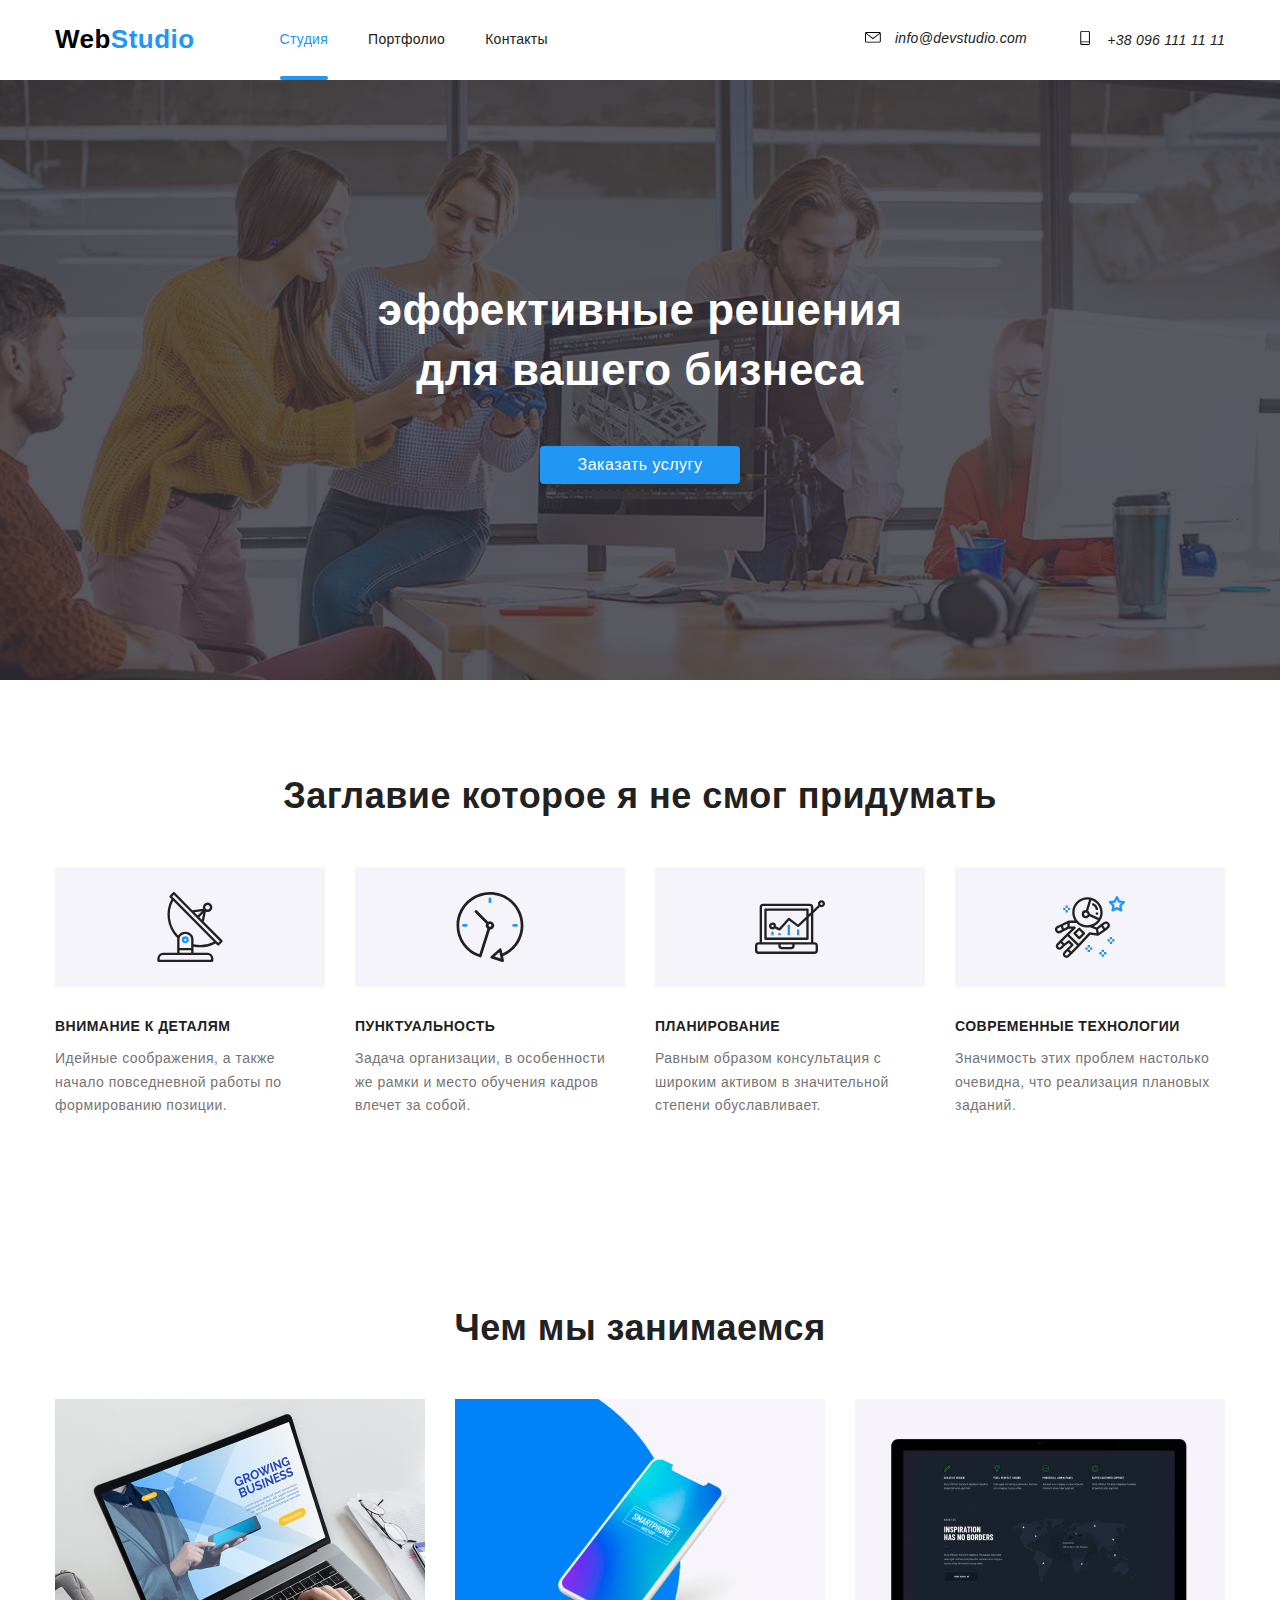
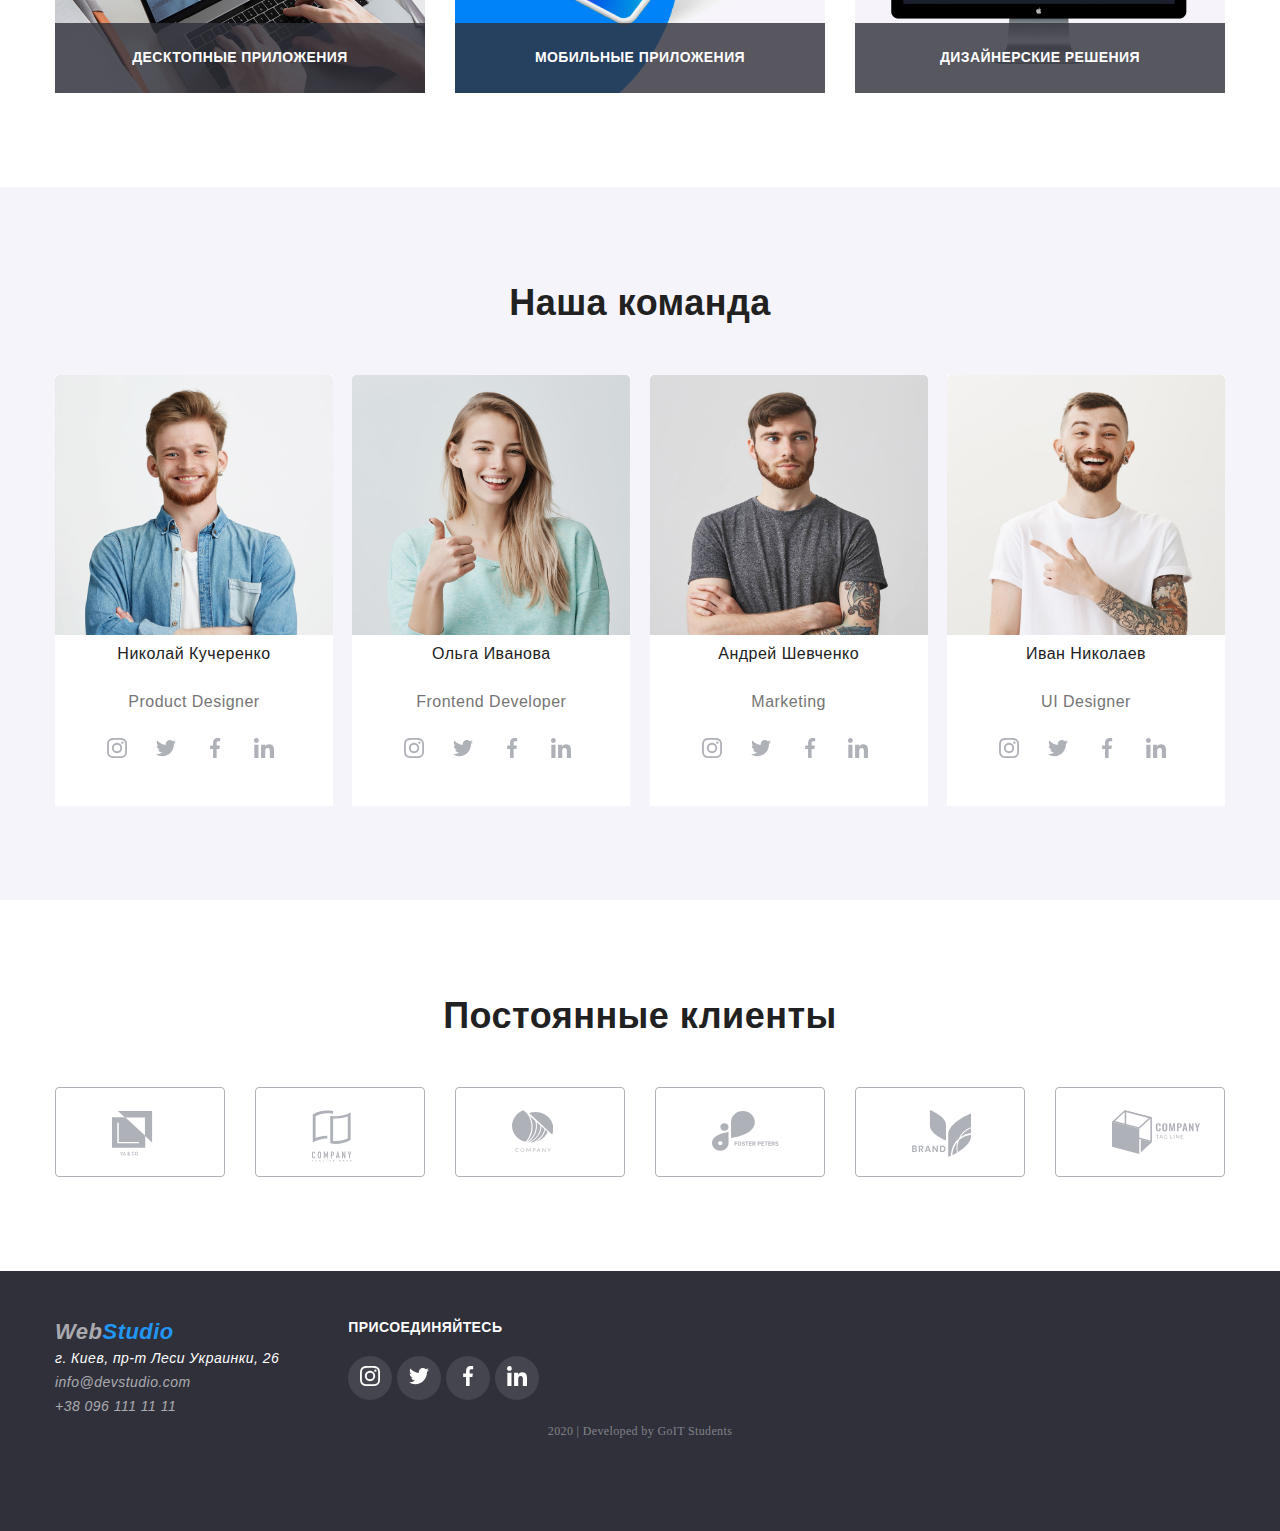
==== index.html @ 4465a566 "start" ====
<!DOCTYPE html>
<html lang="ru">

<head>
  <meta charset="UTF-8" />
  <meta name="viewport" content="width=device-width, initial-scale=1.0" />
  <link rel="stylesheet"
    href="https://cdnjs.cloudflare.com/ajax/libs/modern-normalize/0.6.0/modern-normalize.min.css" />
  <link rel="stylesheet" href="./css/common.css" />
  <link rel="stylesheet" href="./css/styles.css" />
  <title>WEBstudIO</title>
</head>

<body class="page">
  <!-- ==========================================================
                                           HEADER                  
 ============================================================== -->
  <header class="page-header">
    <div class="container">
      <nav class="main-nav">
        <a class="header-logo" href="./index.html">Web<span class="logo-color">Studio</span></a>
        <ul class="nav-link list">
          <li class="item">
            <a href="./index.html" class="link-list current">Студия</a>
          </li>
          <li class="item">
            <a href="./portfolio.html" class="link-list">Портфолио</a>
          </li>
          <li class="item">
            <a href="./contacts.html" class="link-list">Контакты</a>
          </li>
        </ul>
        <address class="address">
          <a href="mailto:info@devstudio.com" class="link-list item">
            <svg class="mail" width="16" height="10.85">
              <use href="./img/sprite1.svg#mail"></use>
            </svg>
            info@devstudio.com</a>
          <a href="tel:+380961111111" class="link-list item">
            <svg class="phone" width="16" height="14.47">
              <use href="./img/sprite1.svg#hone"></use>
            </svg>
            +38 096 111 11 11</a>
        </address>
      </nav>
    </div>
  </header>
  <main>
    <!-- HERO -->
    <section class="hero overlay">
      <div class="container">
        <h1 class="hero-title">
          эффективные решения<br /> для вашего бизнеса
        </h1>
        <a href="" class="hero-button">Заказать услугу</a>
      </div>
    </section>
    <!-- Заглавие которое я не смог придумать, но оно потом будет скрыто -->
    <section class="section">
      <div class="container">
        <h2 class="section-title">Заглавие которое я не смог придумать</h2>
        <ul class="about-us">
          <li class="antenna tests">
            <!-- <img src="./img/advantage.jpg" alt="" class="link" width="270" height="120">-->
            <h3 class="title">Внимание к деталям</h3>
            <p>
              Идейные соображения, а также начало повседневной работы по формированию позиции.
            </p>
          </li>
          <li class="clock tests">
            <!-- <img src="./img/advantage.jpg" alt="" class="link" width="270" height="120">-->
            <h3 class="title">Пунктуальность</h3>
            <p>
              Задача организации, в особенности же рамки и место обучения кадров влечет за собой.
            </p>
          </li>
          <li class="computer tests">
            <!-- <img src="./img/advantage.jpg" alt="" class="link" width="270" height="120">-->
            <h3 class="title">Планирование</h3>
            <p>
              Равным образом консультация с широким активом в значительной степени обуславливает.
            </p>
          </li>
          <li class="kos tests">
            <!-- <img src=" ./img/advantage.jpg " alt=" " class="link " width="270 " height="120 ">-->
            <h3 class="title">Современные технологии</h3>
            <p>
              Значимость этих проблем настолько очевидна, что реализация плановых заданий.
            </p>
          </li>
        </ul>
      </div>
    </section>

    <!-- Чем мы занимаемся -->
    <section class="section">
      <div class="container">
        <h2 class="section-title">Чем мы занимаемся</h2>
        <ul class="work-list">
          <li>
            <img src="./img/noyt.jpg" alt="фото декстопные" width="370" height="294" />
            <div class="position-do">
              <p>Десктопные приложения</p>
            </div>
          </li>

          <li>
            <img src="./img/mob.jpg" alt="фото Мобильные" width="370" height="294" />
            <div class="position-do">
              <p>Мобильные приложения</p>
            </div>
          </li>
          <li>
            <img src="./img/monitor.jpg" alt="фото Дизайнерские решения" width="370" height="294" />
            <div class="position-do">
              <p>Дизайнерские решения</p>
            </div>
          </li>
        </ul>
      </div>
    </section>

    <!-- OUR TEAM -->
    <section class="team-section">
      <div class="container flex-team">
        <h2 class="section-title">Наша команда</h2>
        <ul class="team-list">
          <li class="hover-social">
            <img src="./img/imgjohn.svg " alt="John Smith " width="278" />
            <h3 lang="ru">Николай Кучеренко</h3>
            <p lang="en">Product Designer</p>
            <ul class="social-list">
              <a class="links-soc" href="https://www.instagram.com">
                <button class="btn-ic">
                  <svg class="btn-icon" width="20 " height="20">
                    <use href="./img/sprite.svg#instagram "></use>
                  </svg></button></a>
              <a href="https://twitter.com/ ">
                <button class="btn-ic">
                  <svg class="btn-icon" width="20" height="20">
                    <use href="./img/sprite.svg#twitter "></use>
                  </svg></button></a>
              <a href="https://www.facebook.com/ ">
                <button class="btn-ic">
                  <svg class="btn-icon" width="20 " height="20">
                    <use href="./img/sprite.svg#facebook "></use>
                  </svg></button></a>
              <a href="https://www.linkedin.com/ ">
                <button class="btn-ic">
                  <svg class="btn-icon" width="20 " height="20 ">
                    <use href="./img/sprite.svg#linkedin "></use>
                  </svg></button></a>
            </ul>
          </li>
          <li class="hover-social">
            <img src="./img/imgmarta.svg" alt="arta Stewart" width="278" />
            <h3 lang="ru">Ольга Иванова</h3>
            <p lang="en">Frontend Developer</p>
            <ul class="social-list">
              <a href="https://www.instagram.com">
                <button class="btn-ic">
                  <svg class="btn-icon" width="20 " height="20 ">
                    <use href="./img/sprite.svg#instagram "></use>
                  </svg></button></a>
              <a href="https://twitter.com/ ">
                <button class="btn-ic">
                  <svg class="btn-icon" width="20 " height="20 ">
                    <use href="./img/sprite.svg#twitter "></use>
                  </svg></button></a>
              <a href="https://www.facebook.com/ ">
                <button class="btn-ic">
                  <svg class="btn-icon" width="20 " height="20 ">
                    <use href="./img/sprite.svg#facebook "></use>
                  </svg></button></a>
              <a href="https://www.linkedin.com/ ">
                <button class="btn-ic">
                  <svg class="btn-icon" width="20 " height="20 ">
                    <use href="./img/sprite.svg#linkedin "></use>
                  </svg></button></a>
            </ul>
          </li>
          <li class="hover-social">
            <img src="./img/imgrobert.svg " alt="Robert Jakis " width="278" />
            <h3 lang="ru">Андрей Шевченко</h3>
            <p lang="en">Marketing</p>
            <ul class="social-list">
              <a href="https://www.instagram.com ">
                <button class="btn-ic">
                  <svg class="btn-icon" width="20 " height="20 ">
                    <use href="./img/sprite.svg#instagram "></use>
                  </svg></button></a>
              <a href="https://twitter.com/ ">
                <button class="btn-ic">
                  <svg class="btn-icon" width="20 " height="20 ">
                    <use href="./img/sprite.svg#twitter "></use>
                  </svg></button></a>
              <a href="https://www.facebook.com/ ">
                <button class="btn-ic">
                  <svg class="btn-icon" width="20 " height="20 ">
                    <use href="./img/sprite.svg#facebook "></use>
                  </svg></button></a>
              <a href="https://www.linkedin.com/ ">
                <button class="btn-ic">
                  <svg class="btn-icon" width="20 " height="20 ">
                    <use href="./img/sprite.svg#linkedin "></use>
                  </svg></button></a>
            </ul>
          </li>
          <li class="hover-social">
            <img src="./img/imgmartin.svg " alt="Martin Doe " width="278" />
            <h3 lang="ru">Иван Николаев</h3>
            <p lang="en">UI Designer</p>
            <ul class="social-list">
              <a href="https://www.instagram.com">
                <button class="btn-ic">
                  <svg class="btn-icon" width="20 " height="20 ">
                    <use href="./img/sprite.svg#instagram "></use>
                  </svg></button></a>
              <a href="https://twitter.com/ ">
                <button class="btn-ic">
                  <svg class="btn-icon" width="20 " height="20 ">
                    <use href="./img/sprite.svg#twitter "></use>
                  </svg></button></a>
              <a href="https://www.facebook.com/ ">
                <button class="btn-ic">
                  <svg class="btn-icon" width="20 " height="20 ">
                    <use href="./img/sprite.svg#facebook "></use>
                  </svg></button></a>
              <a href="https://www.linkedin.com/ ">
                <button class="btn-ic">
                  <svg class="btn-icon" width="20 " height="20 ">
                    <use href="./img/sprite.svg#linkedin "></use>
                  </svg></button></a>
            </ul>
          </li>
        </ul>
      </div>
    </section>

    <!-- Постоянные клиенты -->
    <section class="section">
      <div class="container">
        <h2 class="section-title">Постоянные клиенты</h2>
        <ul class="regular-customers">
          <li class="size-customers">
            <a href=" / ">
              <svg class="color" width="44" height="49">
                <use href="./img/spclients.svg#Client1"></use>
              </svg>
            </a>
          </li>
          <li class="size-customers">
            <a class="color" href="/ ">
              <svg class="color" width="40" height="52">
                <use href="./img/spclients.svg#Client2"></use>
              </svg>
            </a>
          </li>
          <li class="size-customers">
            <a href="/ ">
              <svg class="color" width="41" height="43">
                <use href="./img/spclients.svg#Client3"></use>
              </svg></a>
          </li>
          <li class="size-customers">
            <a href="/ "><svg class="color" width="80" height="42">
                <use href="./img/spclients.svg#Client4"></use>
              </svg></a>
          </li>
          <li class="size-customers">
            <a href="/ "><svg class="color" width="59" height="47">
                <use href="./img/spclients.svg#Client5"></use>
              </svg></a>
          </li>
          <li class="size-customers">
            <a href="/ "><svg class="color" width="88" height="45">
                <use href="./img/spclients.svg#Client6"></use>
              </svg></a>
          </li>
        </ul>
      </div>
    </section>
  </main>
  <!-- FOOTER -->
  <footer class="footer">
    <div class="container footer-flex">
      <address>
        <a class="footer-logo" href="./index.html ">Web<span class="logo-color">Studio</span></a>
        <br />г. Киев, пр-т Леси Украинки, 26 <br /><a href="mailto:info@devstudio.com ">info@devstudio.com</a><br />
        <a href="tel:+380961111111 ">+38 096 111 11 11</a>
      </address>
      <div class="join">
        <b class="title-go">присоединяйтесь</b>
        <ul class="social-list">
          <a href="https://www.instagram.com">
            <button class="ftr-ic">
              <svg class="ftr-icon" width="20 " height="20 ">
                <use href="./img/sprite.svg#instagram "></use>
              </svg></button></a>
          <a href="https://twitter.com/ ">
            <button class="ftr-ic">
              <svg class="ftr-icon" width="20 " height="20">
                <use href="./img/sprite.svg#twitter "></use>
              </svg></button></a>
          <a href="https://www.facebook.com/ ">
            <button class="ftr-ic">
              <svg class="ftr-icon" width="20 " height="20 ">
                <use href="./img/sprite.svg#facebook "></use>
              </svg></button></a>
          <a href="https://www.linkedin.com/ ">
            <button class="ftr-ic">
              <svg class="ftr-icon" width="20 " height="20 ">
                <use href="./img/sprite.svg#linkedin "></use>
              </svg></button></a>
        </ul>
      </div>
    </div>
    <p class="coop">2020 | Developed by GoIT Students</p>
  </footer>
</body>

</html>
---- css/common.css ----
:root {
    /* Цвет основного текста #212121 */
    --primery-text-color: #212121;
    /* вторичный цвет текста <p> #757575 */
    --secondary-text-color: #757575;
    /* Акцент (текст при наведении) #2196F3 */
    --text-color-accent: #2196F3;
    /* Копирейт в футере rgba(255, 255, 255, 0.4) */
    --footer-copyright-color: rgba(255, 255, 255, 0.4);
}


/* body */

img {
    vertical-align: bottom
}

html {
    box-sizing: border-box;
}

*,
*::before,
*::after {
    box-sizing: inherit;
}

.page {
    background-color: #ffffff;
    color: var(--primery-text-color);
    font-family: Roboto, sans-serif;
    letter-spacing: 0.03em;
}


/* HEADER */

.main-nav {
    display: flex;
    align-items: center;
}

.main-nav .address {
    margin-left: auto;
}

.logo-color {
    color: var(--text-color-accent);
}

.header-logo {
    color: #000000;
    font-weight: 700;
    font-size: 26px;
    line-height: 1.9;
    text-decoration: none;
}

.list {
    list-style: none;
}

.link-list {
    text-decoration: none;
    color: #212121;
    font-size: 14px;
    line-height: 1.14;
    letter-spacing: 0.02em;
    font-weight: 500;
    transition: color 250ms cubic-bezier(0.4, 0, 0.2, 1)
}

.link-list:hover,
.link-list:focus {
    color: var(--text-color-accent);
    fill: var(--text-color-accent);
}

.nav-link {
    display: flex;
    color: #212121;
    margin-top: 0;
    margin-bottom: 0;
    padding-left: 0;
    margin-left: 85px;
}

.nav-link .link-list {
    display: block;
    padding-top: 32px;
    padding-bottom: 32px;
}

.nav-link .link-list.current {
    color: #2196F3;
}

.nav-link .item:not(:last-child) {
    margin-right: 40px;
}

.address {
    color: var(--secondary-text-color);
}

.address {
    display: flex;
}

.address .item:not(:last-child) {
    margin-right: 50px;
}

.list .current::after {
    position: absolute;
    content: "";
    display: block;
    bottom: 0px;
    left: 0px;
    width: 100%;
    height: 4px;
    background-color: var(--text-color-accent);
    border-radius: 2px;
}

.item {
    position: relative;
}
---- css/styles.css ----
/* Вторичный цвет фона #F5F4FA */


/* футер цвет фона иконок соцсетей:rgba(255, 255, 255, 0.1); */


/* MAIN */

.phone {
    color: #757575;
    /* height: 14.94px; */
    margin-right: 10px;
}

.mail {
    display: inline-block;
    color: #757575;
    /* height: 11.2px; */
    margin-right: 10px;
}

.section {
    padding-bottom: 94px;
    padding-top: 94px;
}

.team-section {
    padding-bottom: 94px;
    padding-top: 94px;
}

.container {
    width: 1200px;
    padding-left: 15px;
    padding-right: 15px;
    margin-left: auto;
    margin-right: auto;
    /* outline: 1px solid tomato; */
}

.section p {
    color: var(--secondary-text-color);
}


/* Заглавие которое я не смог придумать */

.tests:not(:last-child) {
    width: 270px;
    margin-right: 30px;
}

.about-us .link {
    background-color: #f5f4fa;
}

.about-us {
    display: flex;
    margin-top: 0;
    margin-bottom: 0;
    list-style-type: none;
    padding-left: 0;
    /* outline: solid 1px tomato; */
}

.antenna::before {
    display: block;
    content: '';
    width: 270px;
    height: 120px;
    background-image: url('../img/antenna.svg');
    background-size: 70px;
    background-repeat: no-repeat;
    background-position: center;
    background-color: #f5f4fa;
    /* outline: solid 1px teal; */
}

.clock::before {
    display: block;
    content: '';
    width: 270px;
    height: 120px;
    background-image: url('../img/clock.svg');
    background-size: 70px;
    background-repeat: no-repeat;
    background-position: center;
    background-color: #f5f4fa;
    /* outline: solid 1px teal; */
}

.computer::before {
    display: block;
    content: '';
    width: 270px;
    height: 120px;
    background-image: url('../img/diagram.svg');
    background-size: 70px;
    background-repeat: no-repeat;
    background-position: center;
    background-color: #f5f4fa;
    /* outline: solid 1px teal; */
}

.kos::before {
    display: block;
    content: '';
    width: 270px;
    height: 120px;
    background-image: url('../img/astronaut.svg');
    background-size: 70px;
    background-repeat: no-repeat;
    background-position: center;
    background-color: #f5f4fa;
    /* outline: solid 1px teal; */
}


/* Чем мы занимаемся */

.work-list p {
    position: absolute;
    bottom: 0px;
    background-color: rgba(47, 48, 58, 0.8);
    color: #ffffff;
    padding: 27px;
    /* padding-left: 83px; */
    /* padding-right: 82px; */
    width: 370px;
    height: 70px;
}


/* OUR TEAM */

.links-soc:hover {
    fill: white;
    color: white;
}

.social-list {
    margin-bottom: 34px;
    margin-right: 36px;
}

.hover-social:hover {
    -webkit-box-shadow: 0px 6px 6px 0px rgba(51, 51, 53, 0.59);
    -moz-box-shadow: 0px 6px 6px 0px rgba(51, 51, 53, 0.59);
    box-shadow: 0px 6px 6px 0px rgba(51, 51, 53, 0.59);
    transition: box-shadow 500ms cubic-bezier(0.4, 0, 0.2, 1);
}

.ftr-icon {
    fill: white;
}

.btn-ic {
    fill: #afb1b8;
    padding: 0;
    background-color: #ffffff;
    border: none;
    width: 44px;
    height: 44px;
    border-radius: 50%;
    transition: background-color 250ms cubic-bezier(0.4, 0, 0.2, 1);
  
}


.ftr-ic {
    padding: 0;
    background-color: #44454e;
    border: none;
    width: 44px;
    height: 44px;
    border-radius: 50%;
    transition: background-color 250ms cubic-bezier(0.4, 0, 0.2, 1);
}

.ftr-ic:hover {
    background-color: #2196f3;
}

.btn-ic:hover {
    background-color: #2196f3;
    fill: white;
    /* color: white; */
}

.team-section {
    background-color: #f5f4fa;
}

.team-section p {
    color: var(--secondary-text-color);
}

.team-list li {
    background-color: #ffffff;
}

.team-list img:hover,
.team-list a:focus {
    background-color: var(--text-color-accent);
}


/* Постоянные клиенты */


/* button */

.button {
    background-color: #f5f4fa;
    font-weight: 500;
    font-size: 16px;
    line-height: 1.62;
    text-align: center;
    border: none;
    transition: color 250ms cubic-bezier(0.4, 0, 0.2, 1);
    transition: background-color 250ms cubic-bezier(0.4, 0, 0.2, 1);
}

.button:hover {
    background-color: var(--text-color-accent);
    border: none;
}

.hero-button {
    display: inline-block;
    background-color: var(--text-color-accent);
    color: #ffffff;
    padding: 10px 32px;
    box-shadow: 0px 4px 4px rgba(0, 0, 0, 0.15);
    border-radius: 4px;
    text-decoration: none;
    min-width: 200px;
    text-align: center;
    margin-bottom: 200px;
    margin-top: 46px;
}


/* HERO */


/* Фон в Герое */

.overlay {
    max-width: 1600px;
    height: 600px;
    margin-left: auto;
    margin-right: auto;
    background-size: cover;
    background-repeat: no-repeat;
    background-position: center;
    background-image: linear-gradient( to right, rgba(47, 48, 58, 0.8), rgba(47, 48, 58, 0.8)), url(../img/hero.jpg);
}

.hero {
    text-align: center;
    padding-top: 200px;
}

.hero-title {
    font-weight: 900;
    font-size: 44px;
    line-height: 1.36;
    margin-bottom: 0;
    margin-top: 0;
    color: #ffffff;
    /* or 136% */
}


/* Заглавие которое я не смог придумать,
но оно потом будет скрыто */

.about-us .title {
    font-weight: 700;
    font-size: 14px;
    line-height: 1.4;
    text-transform: uppercase;
}

.about-us p {
    font-weight: 400;
    font-size: 14px;
    line-height: 1.7;
    margin-top: 0;
    margin-bottom: 0;
}

.title {
    margin-bottom: 10px;
    margin-top: 30px;
}


/* Чем мы занимаемся */

.section-title {
    font-weight: 700;
    font-size: 36px;
    line-height: 1.2;
    text-align: center;
    margin-top: 0;
    margin-bottom: 50px;
}

.work-list li p {
    font-weight: 700;
    font-size: 14px;
    line-height: 1.14;
    text-align: center;
    letter-spacing: 0.03em;
    text-transform: uppercase;
}

.work-list {
    position: relative;
    display: flex;
    justify-content: space-between;
    list-style-type: none;
    margin-top: 0;
    margin-bottom: 0;
    padding-left: 0;
}

.work-list p {
    margin-top: 0;
    margin-bottom: 0;
}


/* OUR TEAM */

.team-list {
    display: flex;
    justify-content: space-between;
}

.team-list li h3 {
    font-weight: 500;
    font-size: 16px;
    line-height: 1.18;
    text-align: center;
}

.team-list li p {
    font-weight: 400;
    font-size: 16px;
    line-height: 1.18;
    /* identical to box height */
    text-align: center;
}

.team-list {
    margin-bottom: 0;
    margin-top: 0;
    list-style-type: none;
    list-style-position: 0;
    padding-left: 0;
}

.team-list p {
    margin-bottom: 16px;
    margin-top: 0;
}

.team-list h3 {
    margin-bottom: 30px;
    margin-top: 10px;
}


/* ПОСТОЯННЫЕ КЛИЕНТЫ */

.regular-customers {
    display: flex;
    justify-content: space-between;
    margin-top: 0;
    margin-bottom: 0;
    list-style-type: none;
    padding-left: 0;
}

.size-customers {
    fill: #afb1b8;
    width: 170px;
    height: 90px;
    /* background-color: teal; */
    border: 1px solid #afb1b8;
    box-sizing: border-box;
    border-radius: 4px;
    padding-top: 22px;
    padding-bottom: 21px;
    padding-left: 56px;
    padding-right: 55px;
    transition: border-color 250ms cubic-bezier(0.4, 0, 0.2, 1), fill 250ms cubic-bezier(0.4, 0, 0.2, 1);
}

.size-customers:hover {
    border-color: #2196f3;
    fill: #2196f3;
}


/* OUR WORKS */

.upper-hover {
    overflow: hidden;
    position: relative;
}

.card-box {
    position: relative;
    overflow: hidden;
}

.card-content {
    padding-left: 24px;
    padding-right: 24px;
    padding-bottom: 20px;
    padding-top: 20px;
}

.porto-flex {
    display: flex;
    flex-wrap: wrap;
    justify-content: space-between;
}

.porto-container {
    width: 370px;
    height: 404px;
    /* margin-right: 30px; */
    margin-bottom: 30px;
}


/* .porto-container:nth-child(3n) {
        margin-right: 0;
    } */

.porto-container:nth-last-child(-n+3) {
    margin-bottom: 0;
}

.porto {
    padding-top: 94px;
    padding-bottom: 94px;
}

.work-button {
    text-align: center;
    margin-bottom: 34px;
}

.work-button .button {
    margin-right: 8px;
    padding: 6px 22px;
    display: inline-block;
    background: #f5f4fa;
    border-radius: 4px;
    font-style: normal;
    font-weight: 500;
    font-size: 16px;
    line-height: 26px;
    /* identical to box height, or 162% */
    text-align: center;
    letter-spacing: 0.03em;
}

.lstb {
    margin-right: 0;
}

.work-button .button:hover {
    background-color: #2196f3;
    color: white;
    box-shadow: 0px 2px 2px rgba(0, 0, 0, 0.12), 0px 1px 2px rgba(0, 0, 0, 0.08), 0px 3px 1px rgba(0, 0, 0, 0.1);
}


/* .title-port {
    margin-top: 0;
    margin-bottom: 0;
} */


/* .test {
        outline: solid 1px turquoise;
    }
     */

.link-work {
    list-style-type: none;
    margin-top: 0;
    margin-bottom: 0;
    padding-left: 0;
}

.link-work h3 {
    margin-bottom: 0;
    margin-top: 0;
}

.link-work p {
    margin-bottom: 0px;
    margin-top: 0;
}

.link-work li h3 {
    font-weight: 700;
    font-size: 17px;
    line-height: 2;
    letter-spacing: 0.06em;
}

.link-work li p {
    font-weight: 400;
    font-size: 16px;
    line-height: 1.87;
    color: #757575;
}

.about-site {
    font-weight: 400;
    font-size: 18px;
    line-height: 1.56;
    /* or 156% */
    letter-spacing: 0.03em;
}

.upper-case {
    position: absolute;
    top: 0;
    left: 0;
    margin: 0;
    padding-top: 63px;
    padding-bottom: 63px;
    padding-left: 24px;
    padding-right: 24px;
    opacity: 1;
    width: 100%;
    height: 100%;
    font-family: Roboto;
    font-style: normal;
    font-weight: normal;
    font-size: 18px;
    line-height: 1.56;
    color: white;
    letter-spacing: 0.03em;
    background-color: rgba(33, 150, 243, 0.9);
    transform: translateY(100%);
    transition: transform 250ms cubic-bezier(0.4, 0, 0.2, 1);
}

.card-box:hover .upper-case,
.card-box:focus .upper-case {
    /* opacity: 1; */
    transform: translateY(0);
}


/* footer */

.footer-flex {
    display: flex;
}

.footer-logo {
    /* display: block; */
    font-weight: bold;
    font-size: 22px;
    line-height: 26px;
    margin-bottom: 10px;
}

.footer {
    background-color: #2f303a;
    color: #ffffff;
    padding-top: 48px;
    padding-bottom: 88px;
}

.footer a {
    color: rgba(255, 255, 255, 0.6);
    text-decoration: none;
}

.footer address {
    font-weight: 400;
    font-size: 14px;
    line-height: 1.7;
}

.footer ul {
    list-style-type: none;
    margin-top: 0;
    margin-bottom: 0;
    padding-left: 0;
}

.coop {
    margin-bottom: 0;
    margin-top: 0;
    font-family: Roboto;
    font-style: normal;
    font-weight: normal;
    font-size: 12px;
    line-height: 24px;
    /* or 200% */
    text-align: center;
    letter-spacing: 0.03em;
    color: rgba(255, 255, 255, 0.4);
}

.logo-social-network {
    display: flex;
    padding-left: 0;
    justify-content: center;
    padding-bottom: 24px;
}

.title-go {
    display: block;
    margin-bottom: 21px;
    font-weight: bold;
    font-size: 14px;
    line-height: 16px;
    letter-spacing: 0.03em;
    text-transform: uppercase;
}

.join {
    margin-left: 69px;
}
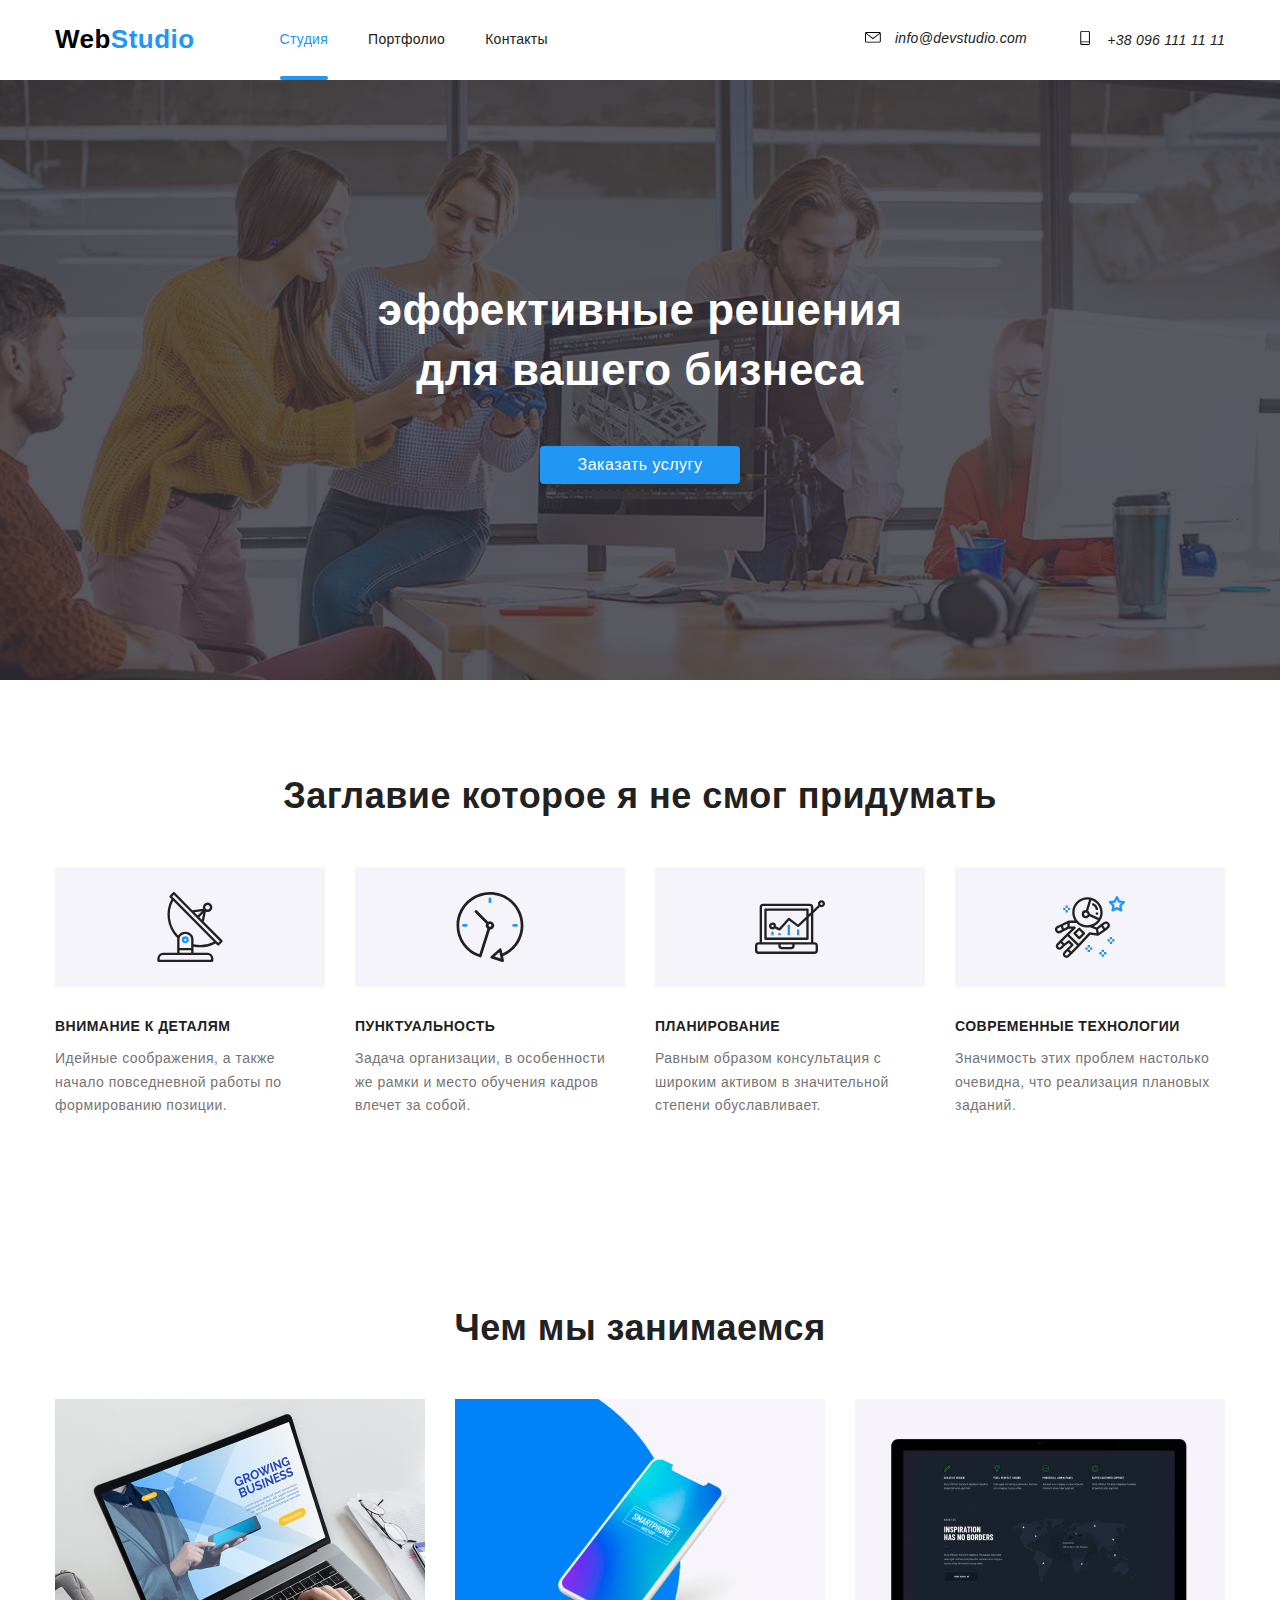
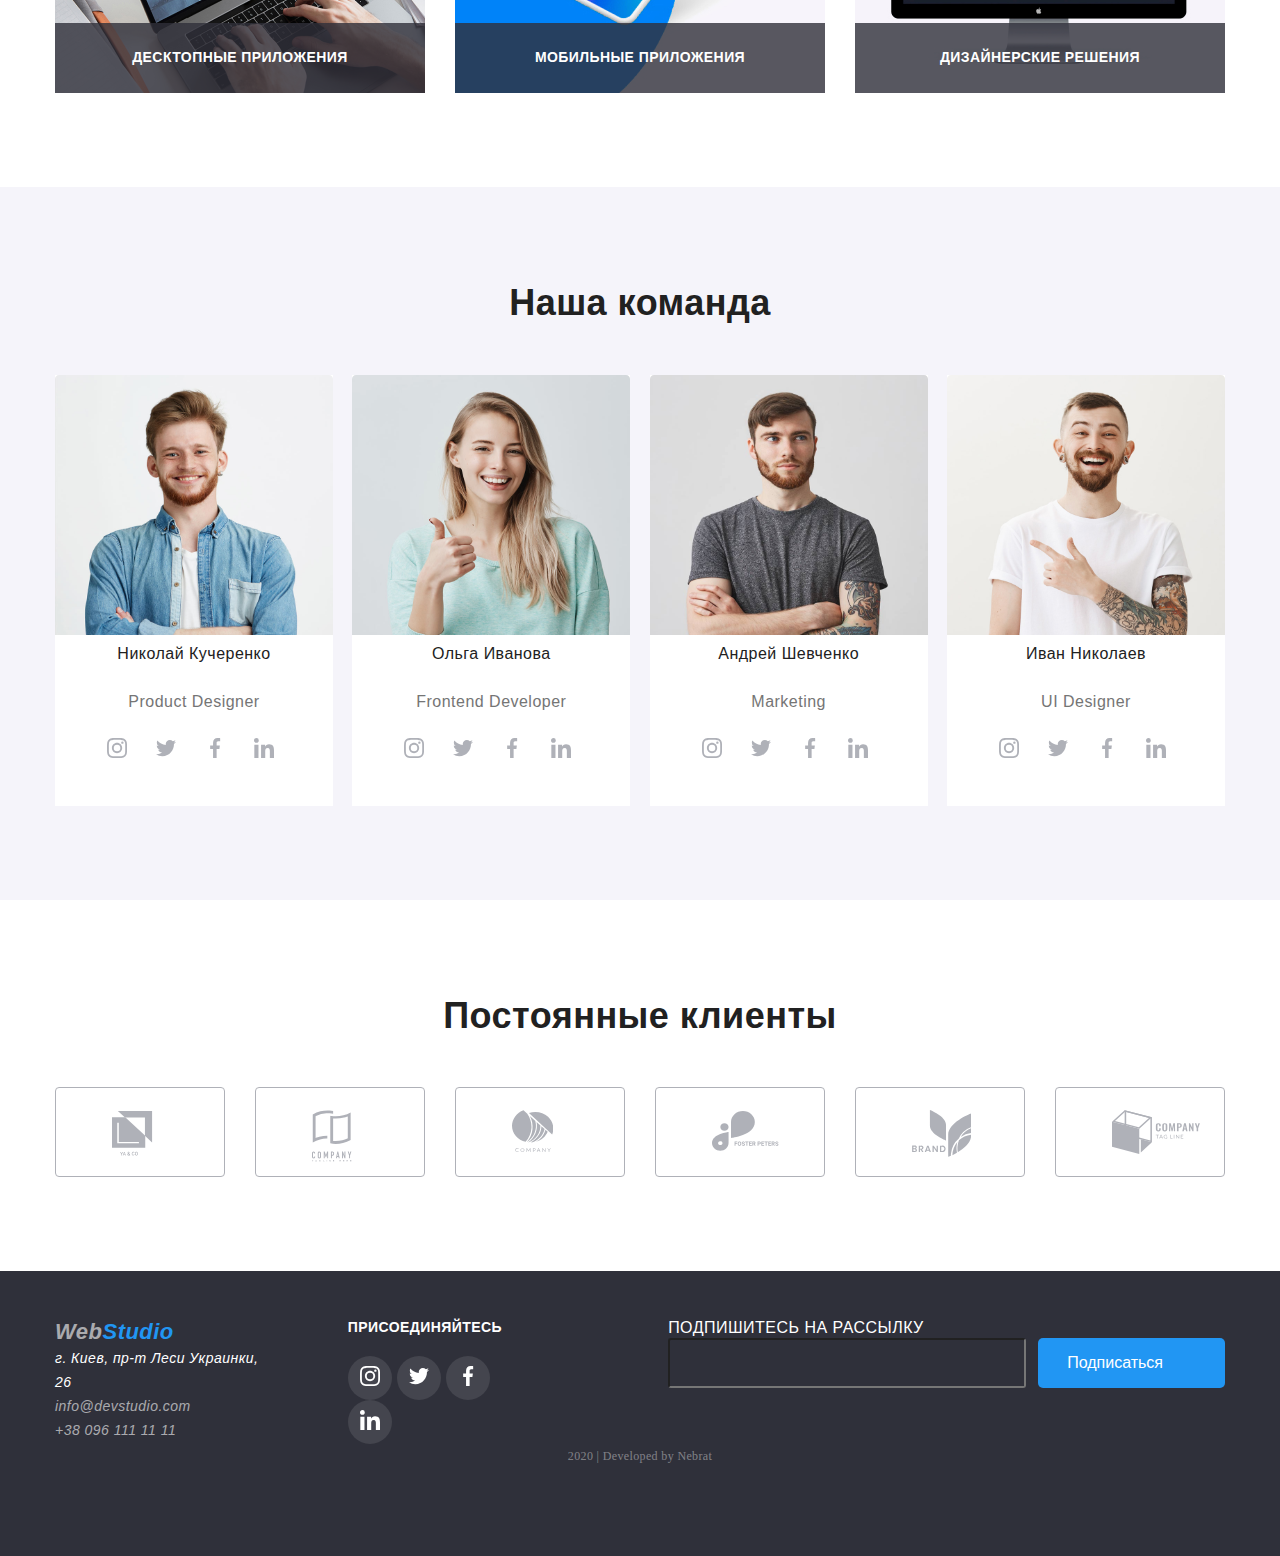
==== commit 4850d6a9: "try" ====
--- a/index.html
+++ b/index.html
@@ -314,8 +314,15 @@
               </svg></button></a>
         </ul>
       </div>
+      <div class="test-flex">
+        <p class="do-it">Подпишитесь на рассылку</p>
+        <form class="js-speaker-form ftr-input">
+          <input type="mail" name="mail" id="mail">
+          <button class="button-ftr" type="submit">Подписаться</button>
+        </form>
+      </div>
     </div>
-    <p class="coop">2020 | Developed by GoIT Students</p>
+    <p class="coop">2020 | Developed by Nebrat</p>
   </footer>
 </body>
 
--- a/css/styles.css
+++ b/css/styles.css
@@ -636,4 +636,38 @@
 
 .join {
     margin-left: 69px;
+}
+
+/*Форма подписки*/
+.do-it {
+    display: block;
+    text-transform: uppercase;
+    color: #FFFFFF;
+    padding: 0;
+    margin: 0;
+}
+.button-ftr {
+    background-color:#2196F3;
+    color: #FFFFFF;
+    width: 200;
+    height: 50px;
+    border: none;
+    border-radius: 5px;
+    padding: 10px 62px 10px 29px;
+    margin-left: 12px;
+}
+.ftr-input input {
+    border-radius: 3px;
+    /* display: block; */
+    width: 358px;
+    height: 50px;
+    background-color: #2F303A;
+}
+.ftr-input {
+    display: flex;
+}
+
+.test-flex {
+    display: inline-table;
+    margin-left: 94px;
 }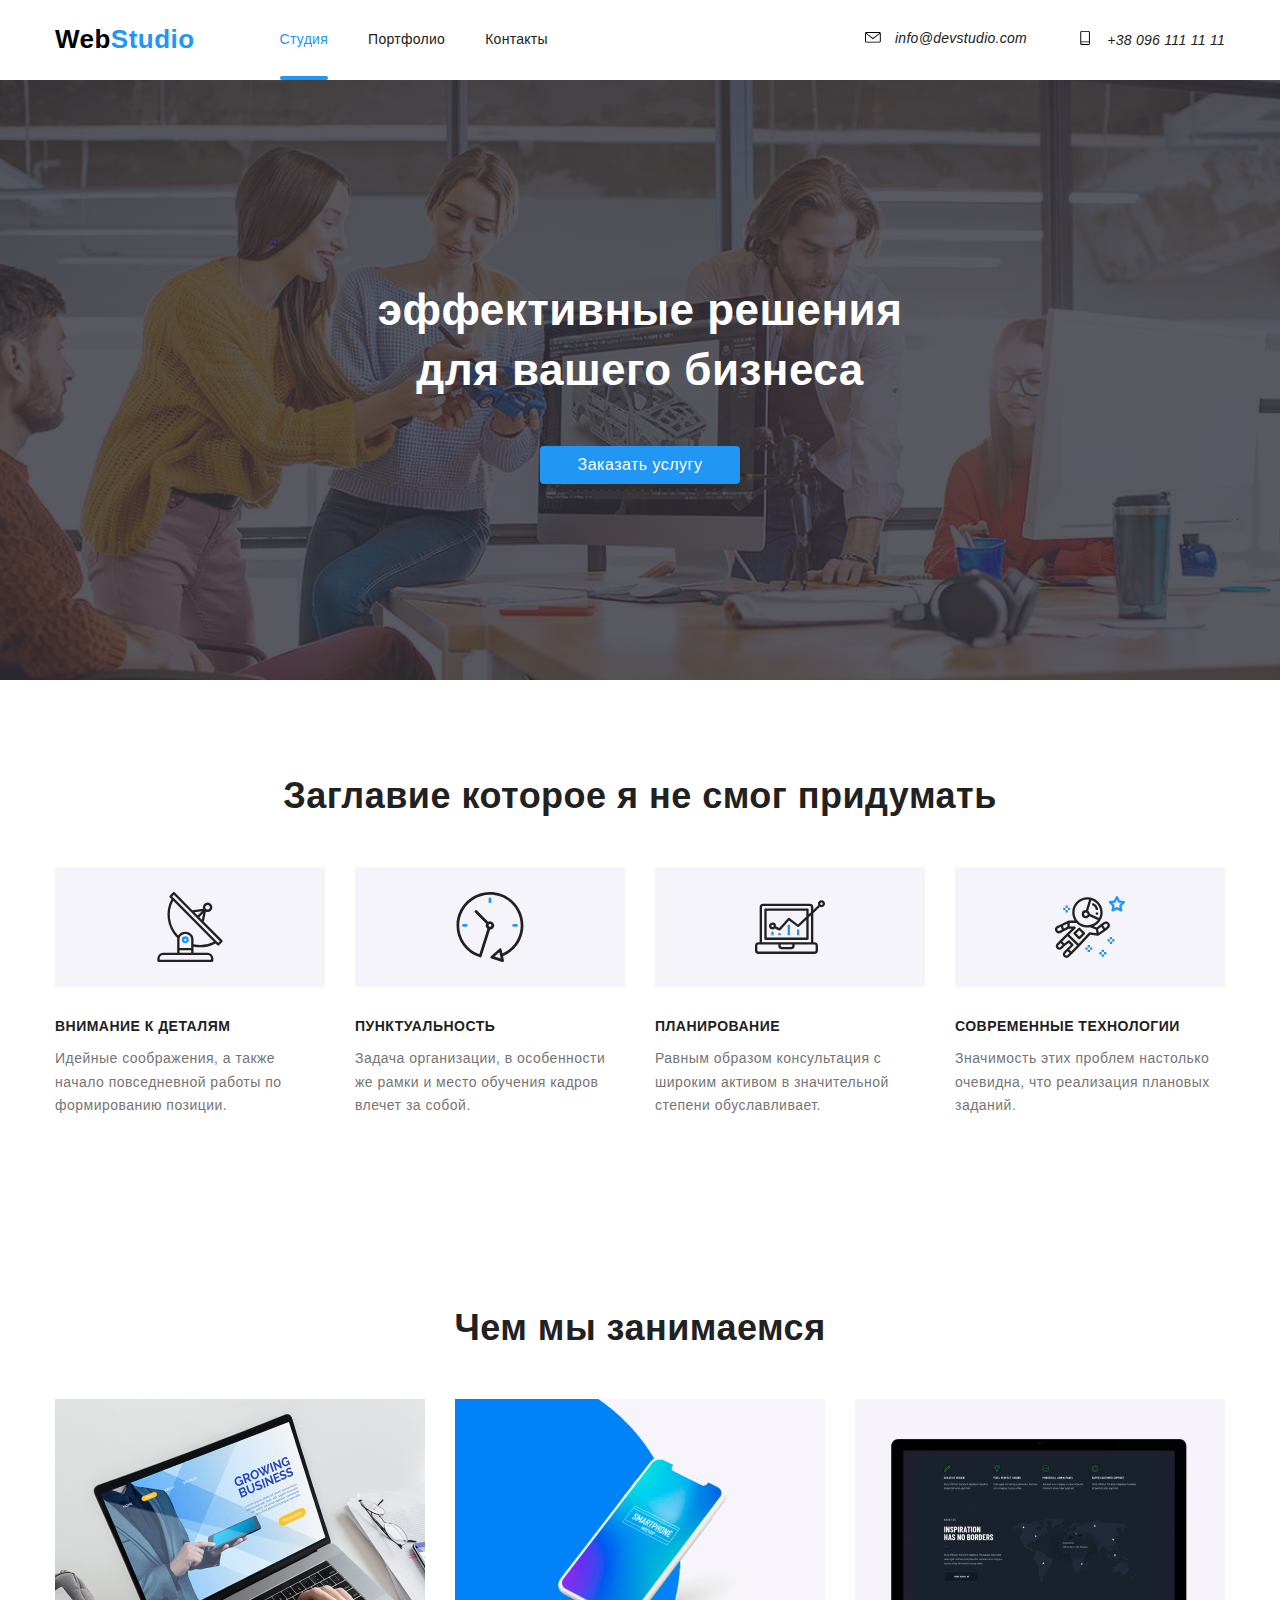
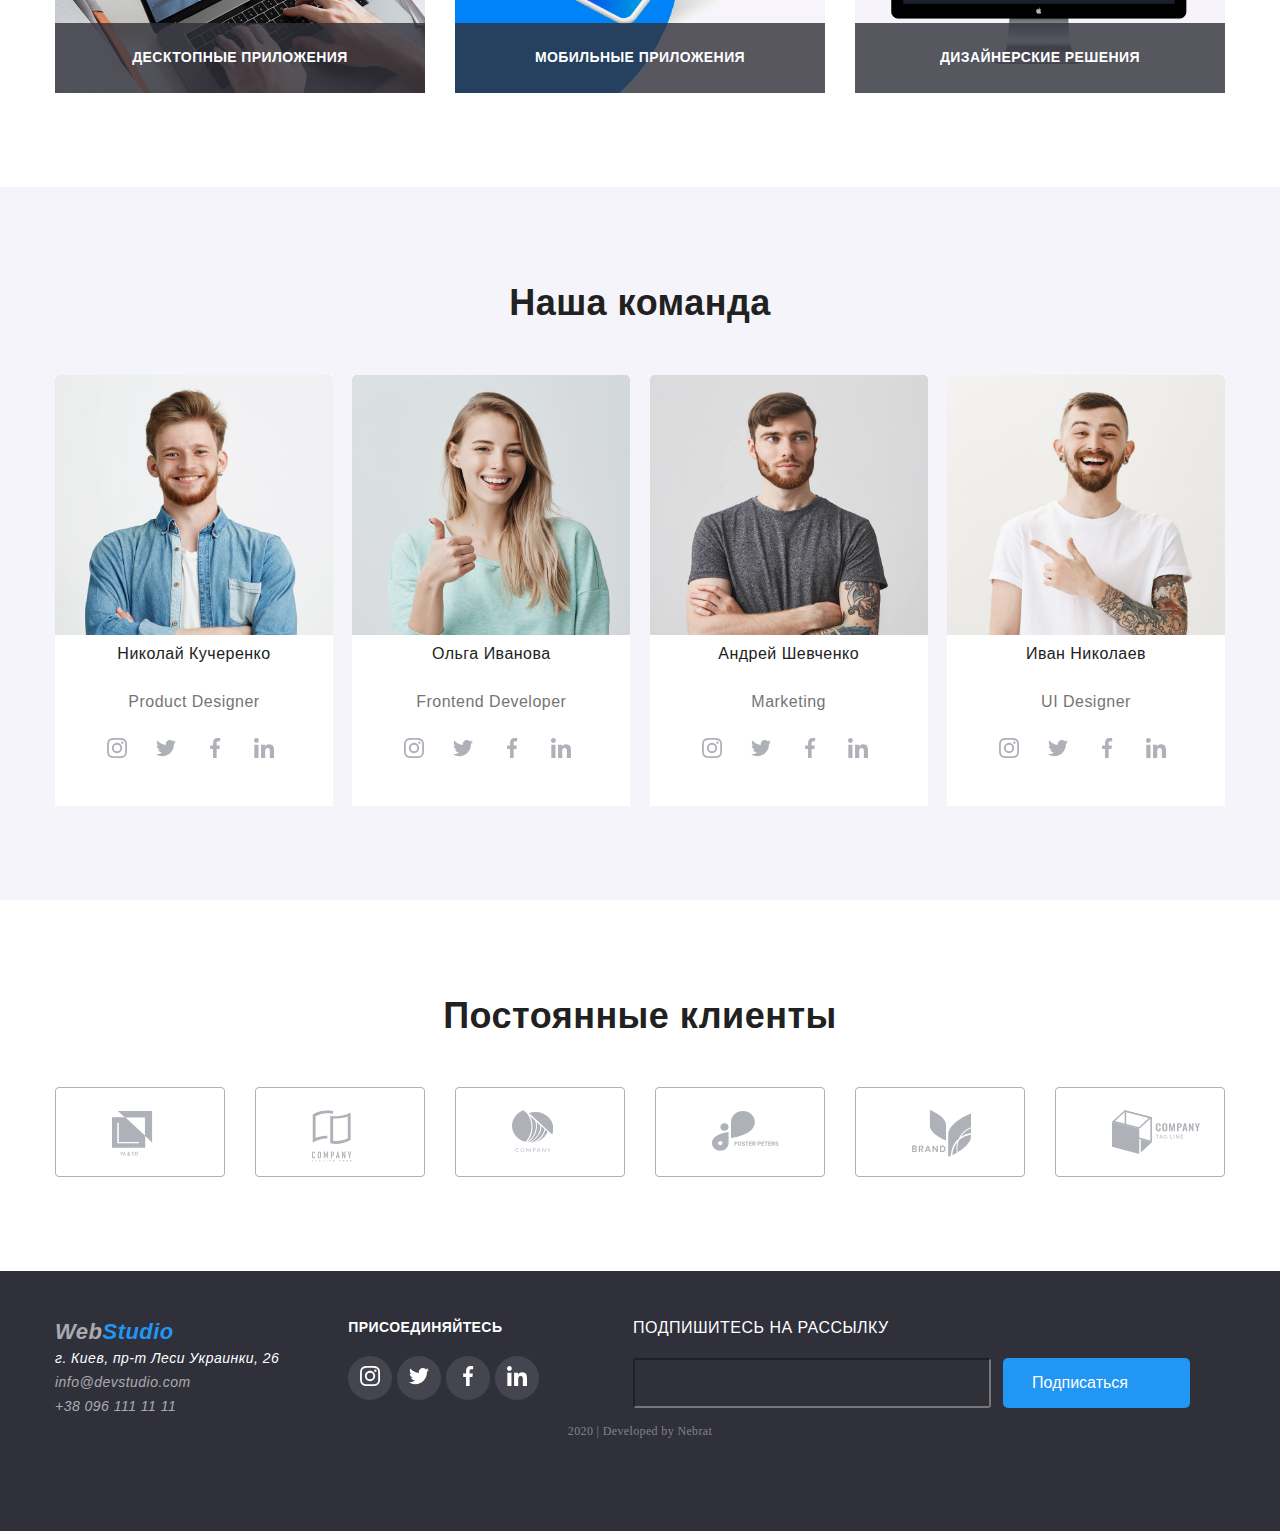
==== commit 59db34ba: "почти сделал футер" ====
--- a/index.html
+++ b/index.html
@@ -294,22 +294,22 @@
         <ul class="social-list">
           <a href="https://www.instagram.com">
             <button class="ftr-ic">
-              <svg class="ftr-icon" width="20 " height="20 ">
+              <svg class="ftr-icon" width="20" height="20">
                 <use href="./img/sprite.svg#instagram "></use>
               </svg></button></a>
           <a href="https://twitter.com/ ">
             <button class="ftr-ic">
               <svg class="ftr-icon" width="20 " height="20">
-                <use href="./img/sprite.svg#twitter "></use>
+                <use href="./img/sprite.svg#twitter"></use>
               </svg></button></a>
           <a href="https://www.facebook.com/ ">
             <button class="ftr-ic">
-              <svg class="ftr-icon" width="20 " height="20 ">
+              <svg class="ftr-icon" width="20" height="20">
                 <use href="./img/sprite.svg#facebook "></use>
               </svg></button></a>
           <a href="https://www.linkedin.com/ ">
             <button class="ftr-ic">
-              <svg class="ftr-icon" width="20 " height="20 ">
+              <svg class="ftr-icon" width="20 " height="20">
                 <use href="./img/sprite.svg#linkedin "></use>
               </svg></button></a>
         </ul>
--- a/css/styles.css
+++ b/css/styles.css
@@ -140,7 +140,7 @@
 
 .social-list {
     margin-bottom: 34px;
-    margin-right: 36px;
+    /* margin-right: 36px; */
 }
 
 .hover-social:hover {
@@ -645,6 +645,7 @@
     color: #FFFFFF;
     padding: 0;
     margin: 0;
+    margin-bottom: 20px;
 }
 .button-ftr {
     background-color:#2196F3;
@@ -670,4 +671,5 @@
 .test-flex {
     display: inline-table;
     margin-left: 94px;
+    
 }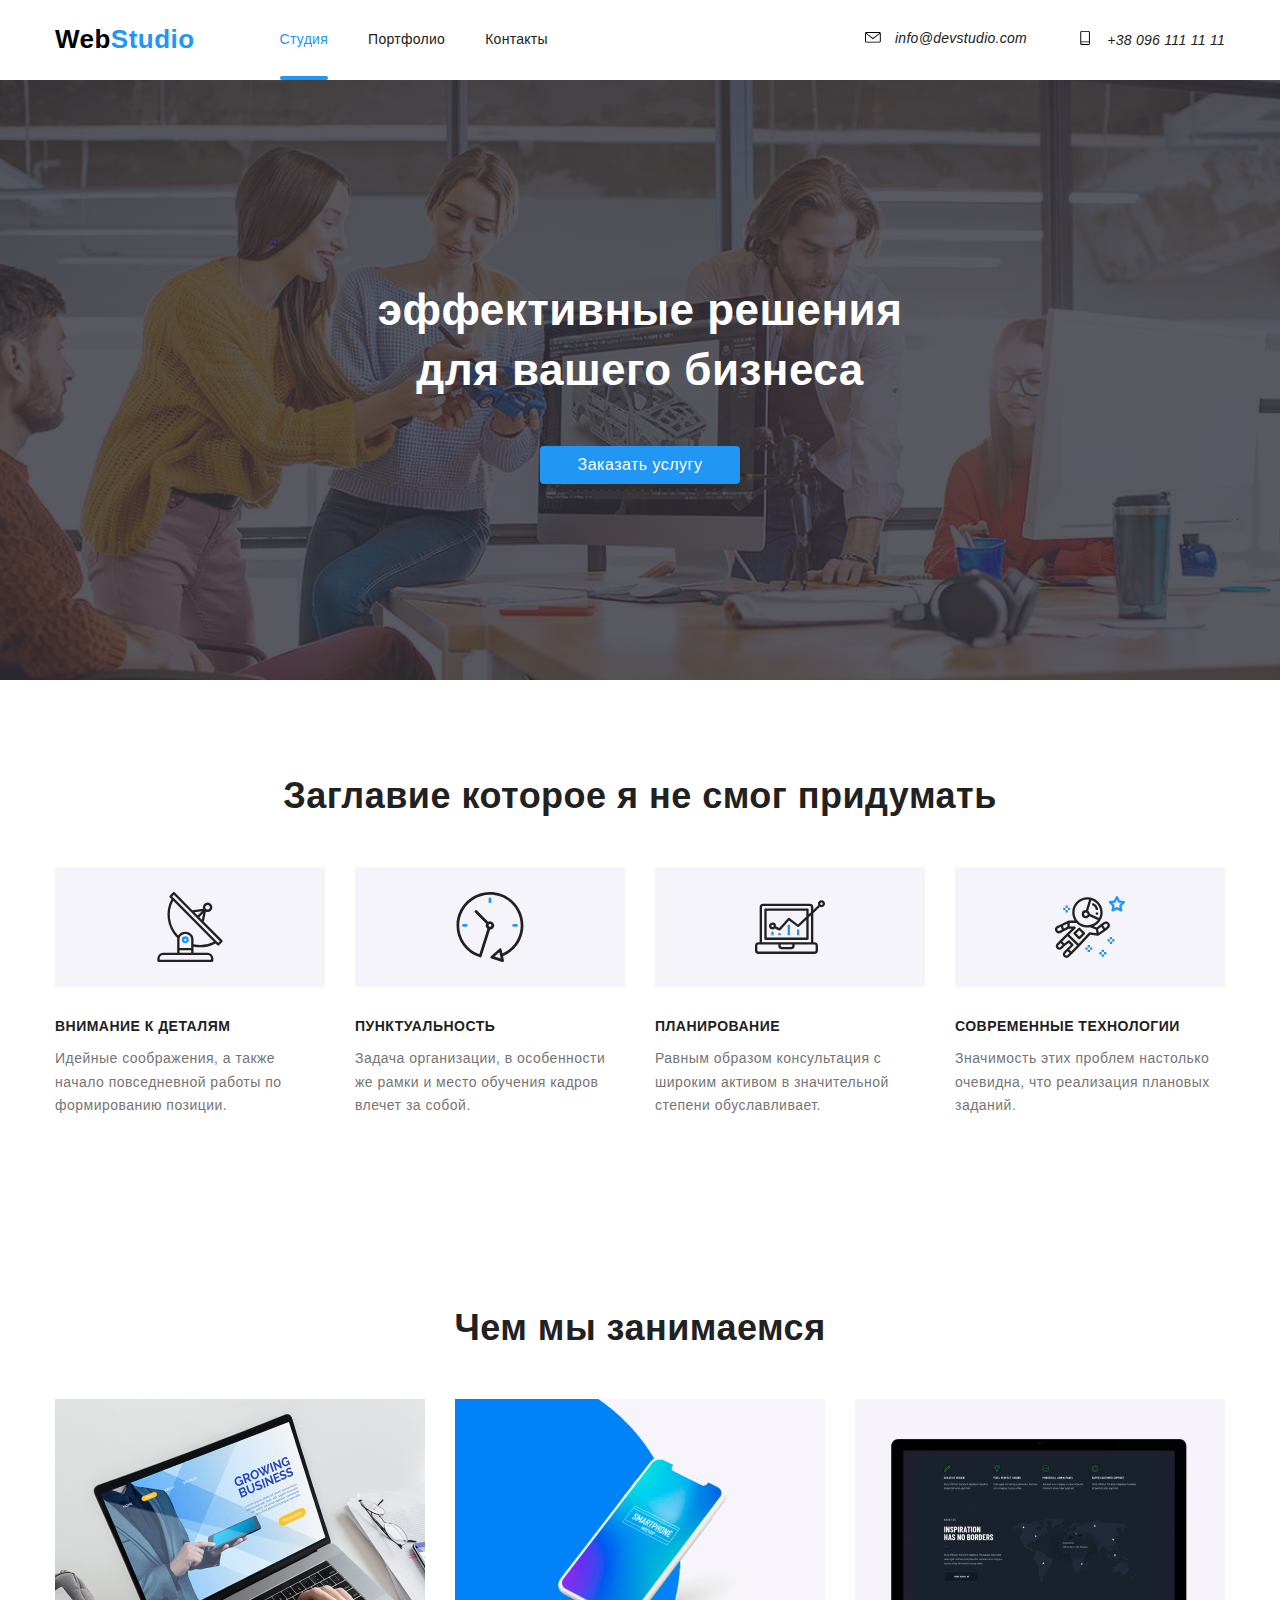
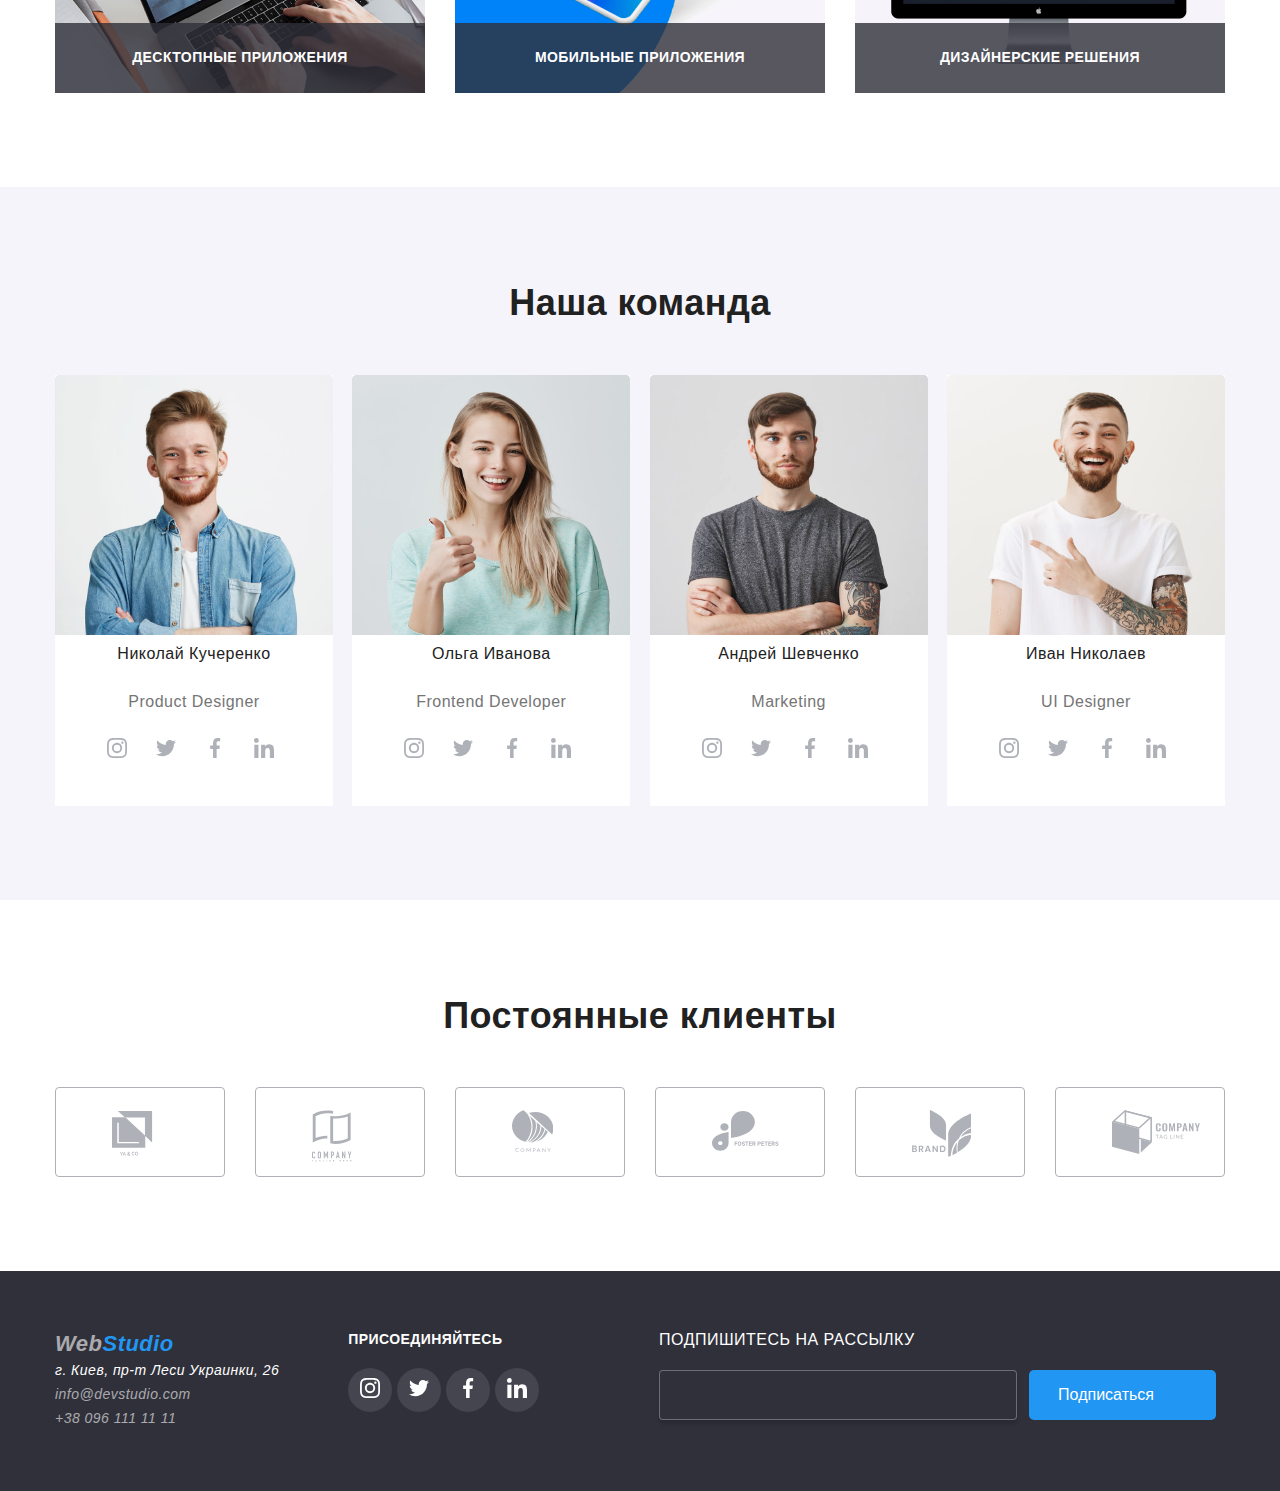
==== commit 34192f6d: "выровнял футер" ====
--- a/index.html
+++ b/index.html
@@ -322,7 +322,7 @@
         </form>
       </div>
     </div>
-    <p class="coop">2020 | Developed by Nebrat</p>
+    <!-- <p class="coop">2020 | Developed by Nebrat</p> -->
   </footer>
 </body>
 
--- a/css/styles.css
+++ b/css/styles.css
@@ -581,8 +581,8 @@
 .footer {
     background-color: #2f303a;
     color: #ffffff;
-    padding-top: 48px;
-    padding-bottom: 88px;
+    padding-top: 60px;
+    padding-bottom: 60px;
 }
 
 .footer a {
@@ -658,18 +658,21 @@
     margin-left: 12px;
 }
 .ftr-input input {
-    border-radius: 3px;
-    /* display: block; */
+    border: 1px solid rgba(255, 255, 255, 0.3);
+    border-radius: 4px;
     width: 358px;
     height: 50px;
     background-color: #2F303A;
+    box-shadow: 0px 4px 4px rgba(0, 0, 0, 0.15);
+
+    
 }
 .ftr-input {
     display: flex;
-}
-
+    
+}
 .test-flex {
     display: inline-table;
-    margin-left: 94px;
+    margin-left: 120px;
     
 }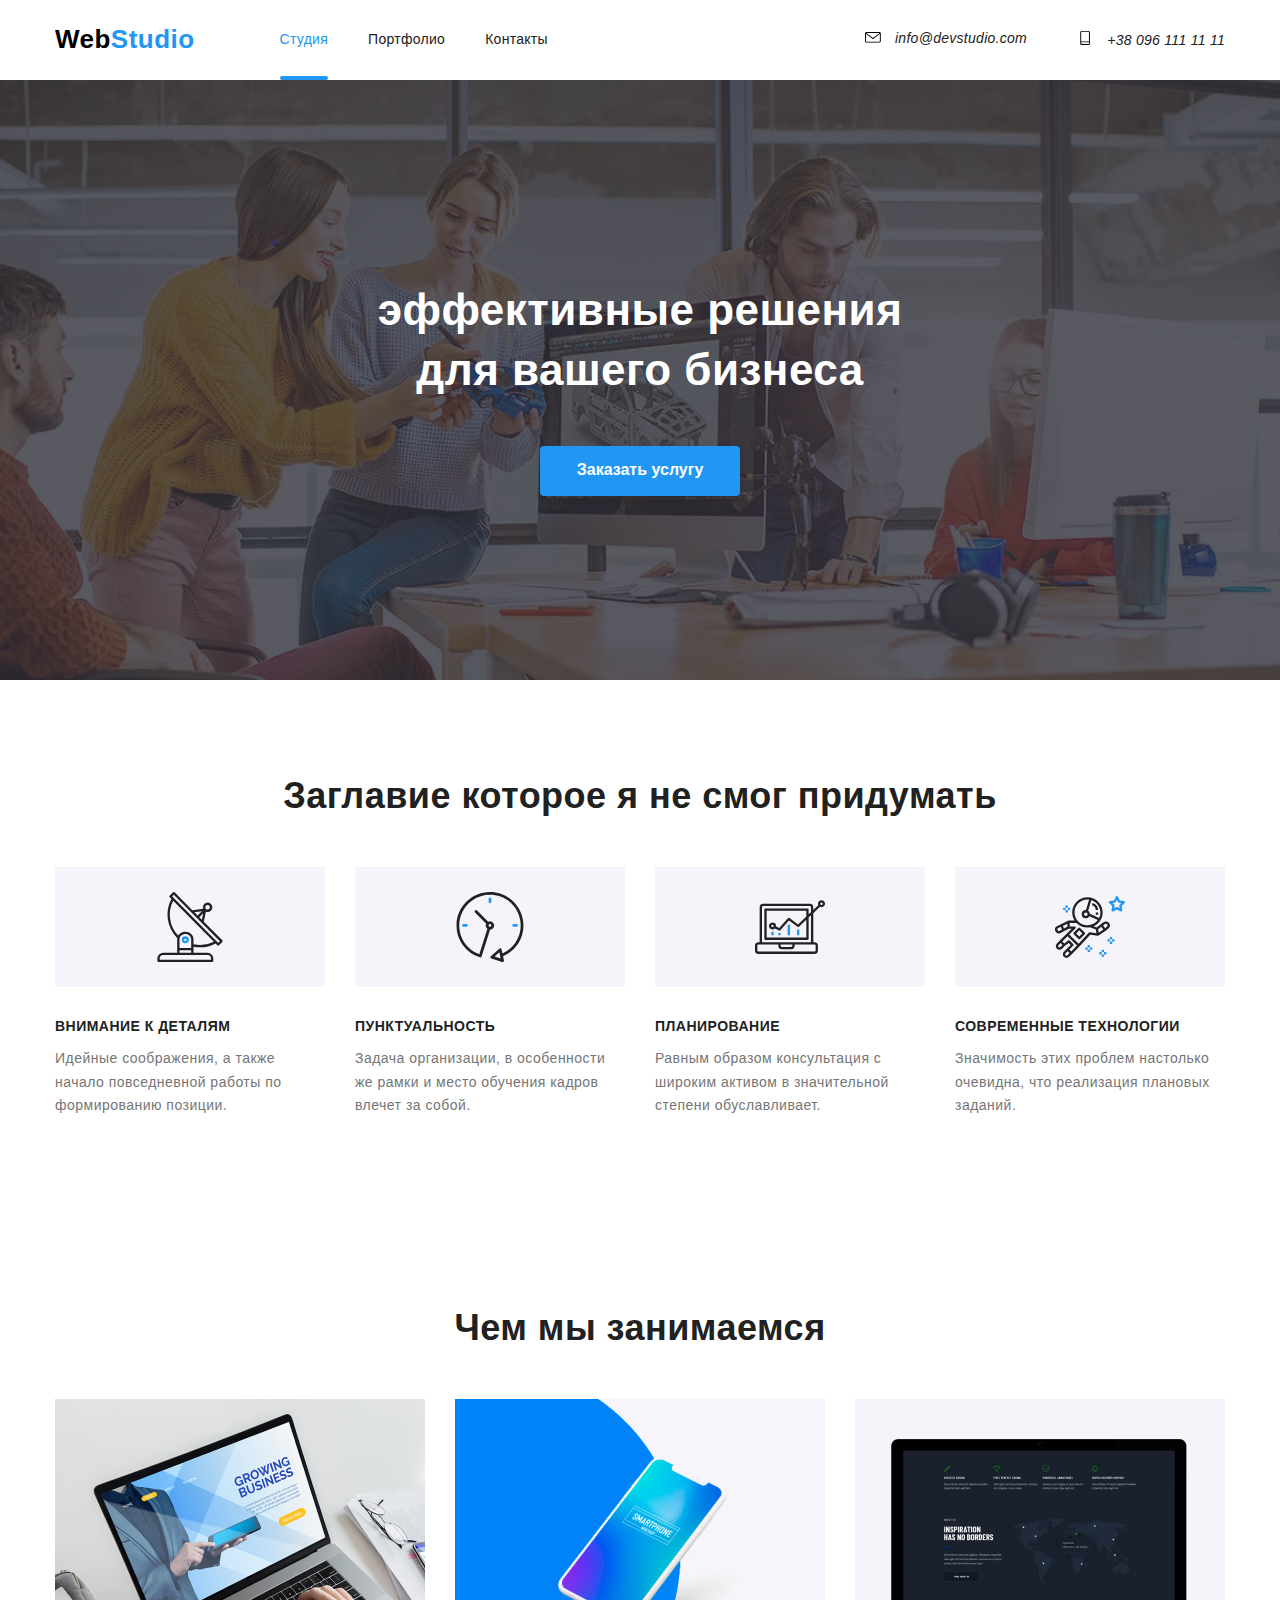
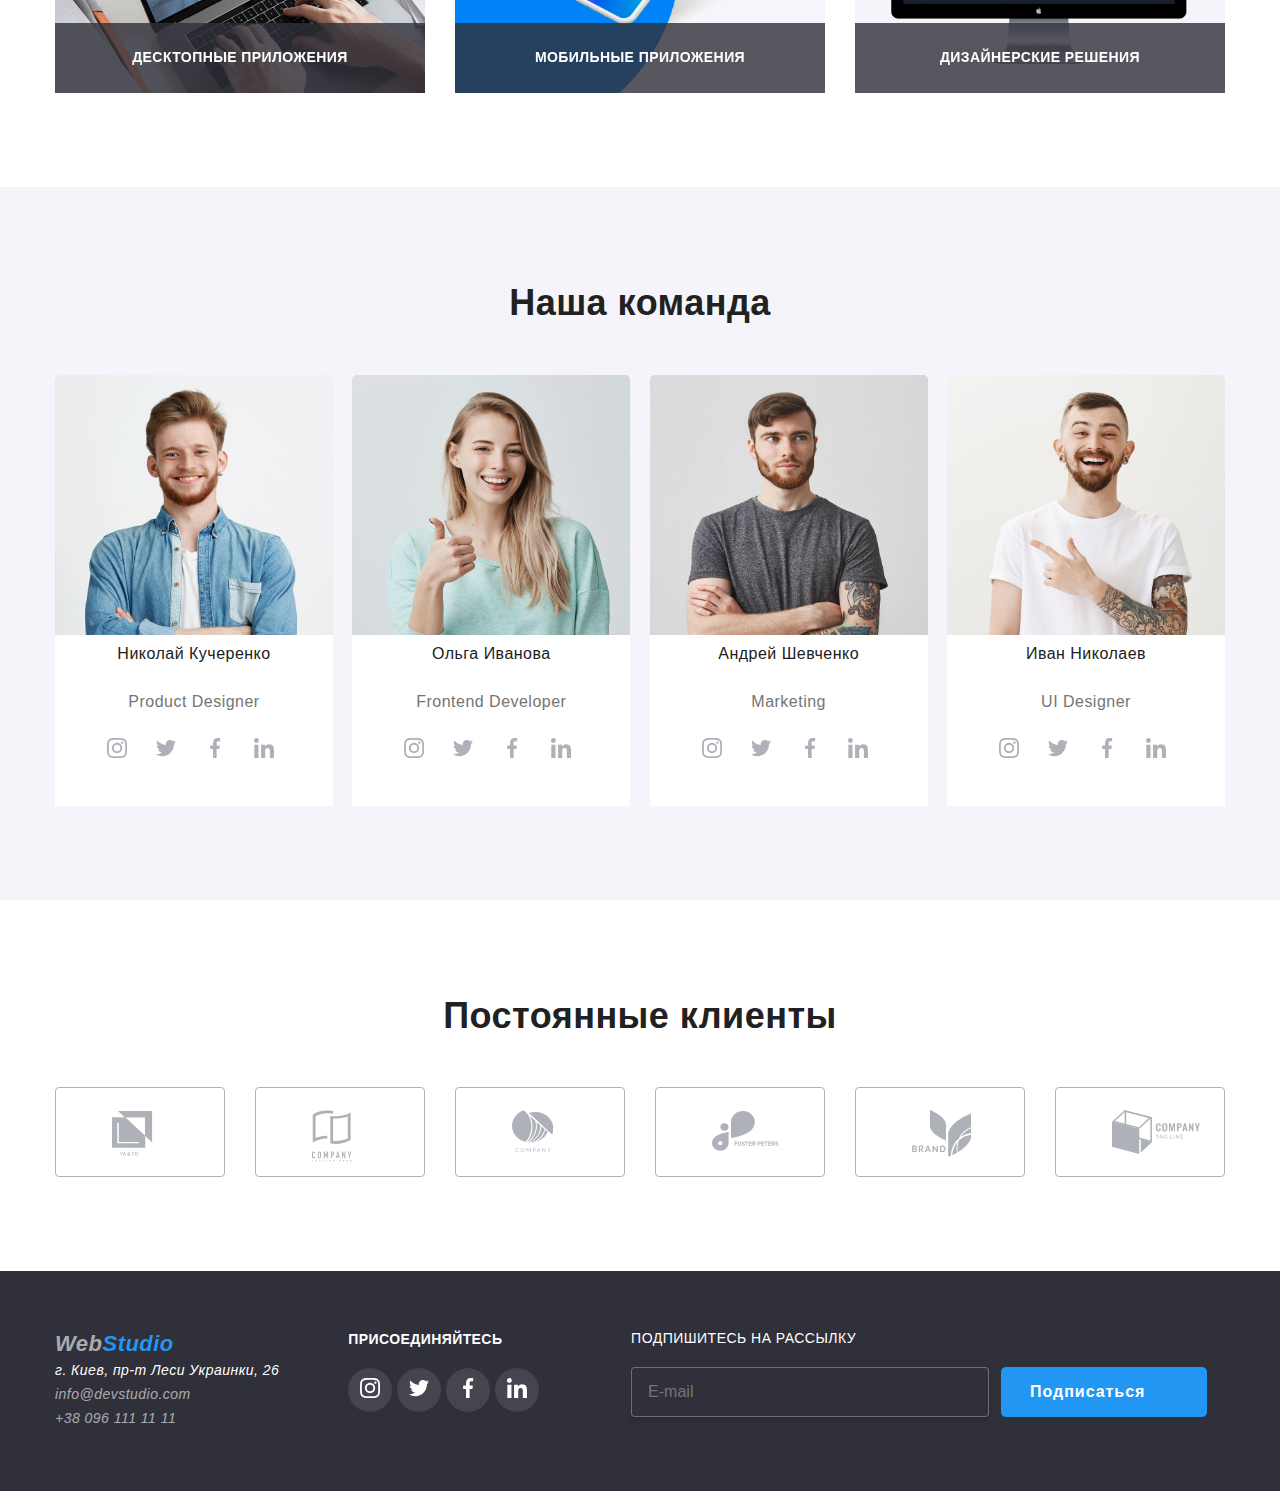
==== commit c289e6cf: "Добавил js" ====
--- a/index.html
+++ b/index.html
@@ -52,7 +52,18 @@
         <h1 class="hero-title">
           эффективные решения<br /> для вашего бизнеса
         </h1>
-        <a href="" class="hero-button">Заказать услугу</a>
+        <button class="hero-button" data-modal-open>Заказать услугу</button>
+        <!-- <a href="" class="hero-button">Заказать услугу</a> -->
+        <div class="backdrop is-hidden" data-modal>
+          <div class="modal">
+            <form class="callback-form">
+              <b class="callback-form__header">
+                Оставьте свои данные, мы вам перезвоним
+              </b>
+              <button class="close-button__icon"></button>
+            </form>
+          </div>
+        </div>
       </div>
     </section>
     <!-- Заглавие которое я не смог придумать, но оно потом будет скрыто -->
@@ -317,13 +328,16 @@
       <div class="test-flex">
         <p class="do-it">Подпишитесь на рассылку</p>
         <form class="js-speaker-form ftr-input">
-          <input type="mail" name="mail" id="mail">
+          <input type="mail" name="mail" id="mail" placeholder="E-mail">
           <button class="button-ftr" type="submit">Подписаться</button>
         </form>
       </div>
     </div>
     <!-- <p class="coop">2020 | Developed by Nebrat</p> -->
   </footer>
+
+  <!-- Ставим перед закрывающим тегом body -->
+  <script src="./js/modal.js"></script>
 </body>
 
 </html>--- a/css/styles.css
+++ b/css/styles.css
@@ -235,10 +235,15 @@
     border-radius: 4px;
     text-decoration: none;
     min-width: 200px;
+    height: 50px;
     text-align: center;
     margin-bottom: 200px;
     margin-top: 46px;
-}
+    border: 1px solid transparent;
+    font-weight: 700;
+    cursor: pointer;
+    
+    }
 
 
 /* HERO */
@@ -646,6 +651,9 @@
     padding: 0;
     margin: 0;
     margin-bottom: 20px;
+    margin-top: 0;
+    font-size: 14px;
+    line-height: 1.14;
 }
 .button-ftr {
     background-color:#2196F3;
@@ -656,6 +664,11 @@
     border-radius: 5px;
     padding: 10px 62px 10px 29px;
     margin-left: 12px;
+    font-weight: 900;
+    font-size: 16px;
+    line-height: 1.88;
+    letter-spacing: 0.06em;
+
 }
 .ftr-input input {
     border: 1px solid rgba(255, 255, 255, 0.3);
@@ -664,15 +677,58 @@
     height: 50px;
     background-color: #2F303A;
     box-shadow: 0px 4px 4px rgba(0, 0, 0, 0.15);
+    color:rgba(255,255,255,0.6);
+    padding-left: 16px;
 
     
 }
 .ftr-input {
     display: flex;
     
+    
 }
 .test-flex {
     display: inline-table;
-    margin-left: 120px;
+    margin-left: 92px;
     
-}+}
+
+/* MODAL-WINDOW*/
+
+.backdrop {
+    position: fixed;
+    top: 0;
+    left: 0;
+    width: 100%;
+    height: 100%;
+    background-color: rgba(66,66,66,0.5);
+}
+
+.backdrop.is-hidden {
+    opacity:0;
+    pointer-events: none;
+
+}
+
+.modal {
+    position: absolute;
+    top: 50%;
+    left: 50%;
+    transform: translate(-50%, -50%);
+    height: 581px;
+    width:528px;
+    background-color: #FFFFFF;
+    border-radius: 4px;
+    }
+
+   .callback-form__header {
+        margin-top: 0;
+        margin-bottom: 30px;
+        font-size: 20px;
+        line-height: 1.15;
+        color: ; 
+    }
+
+    .close-button__icon{
+        
+    }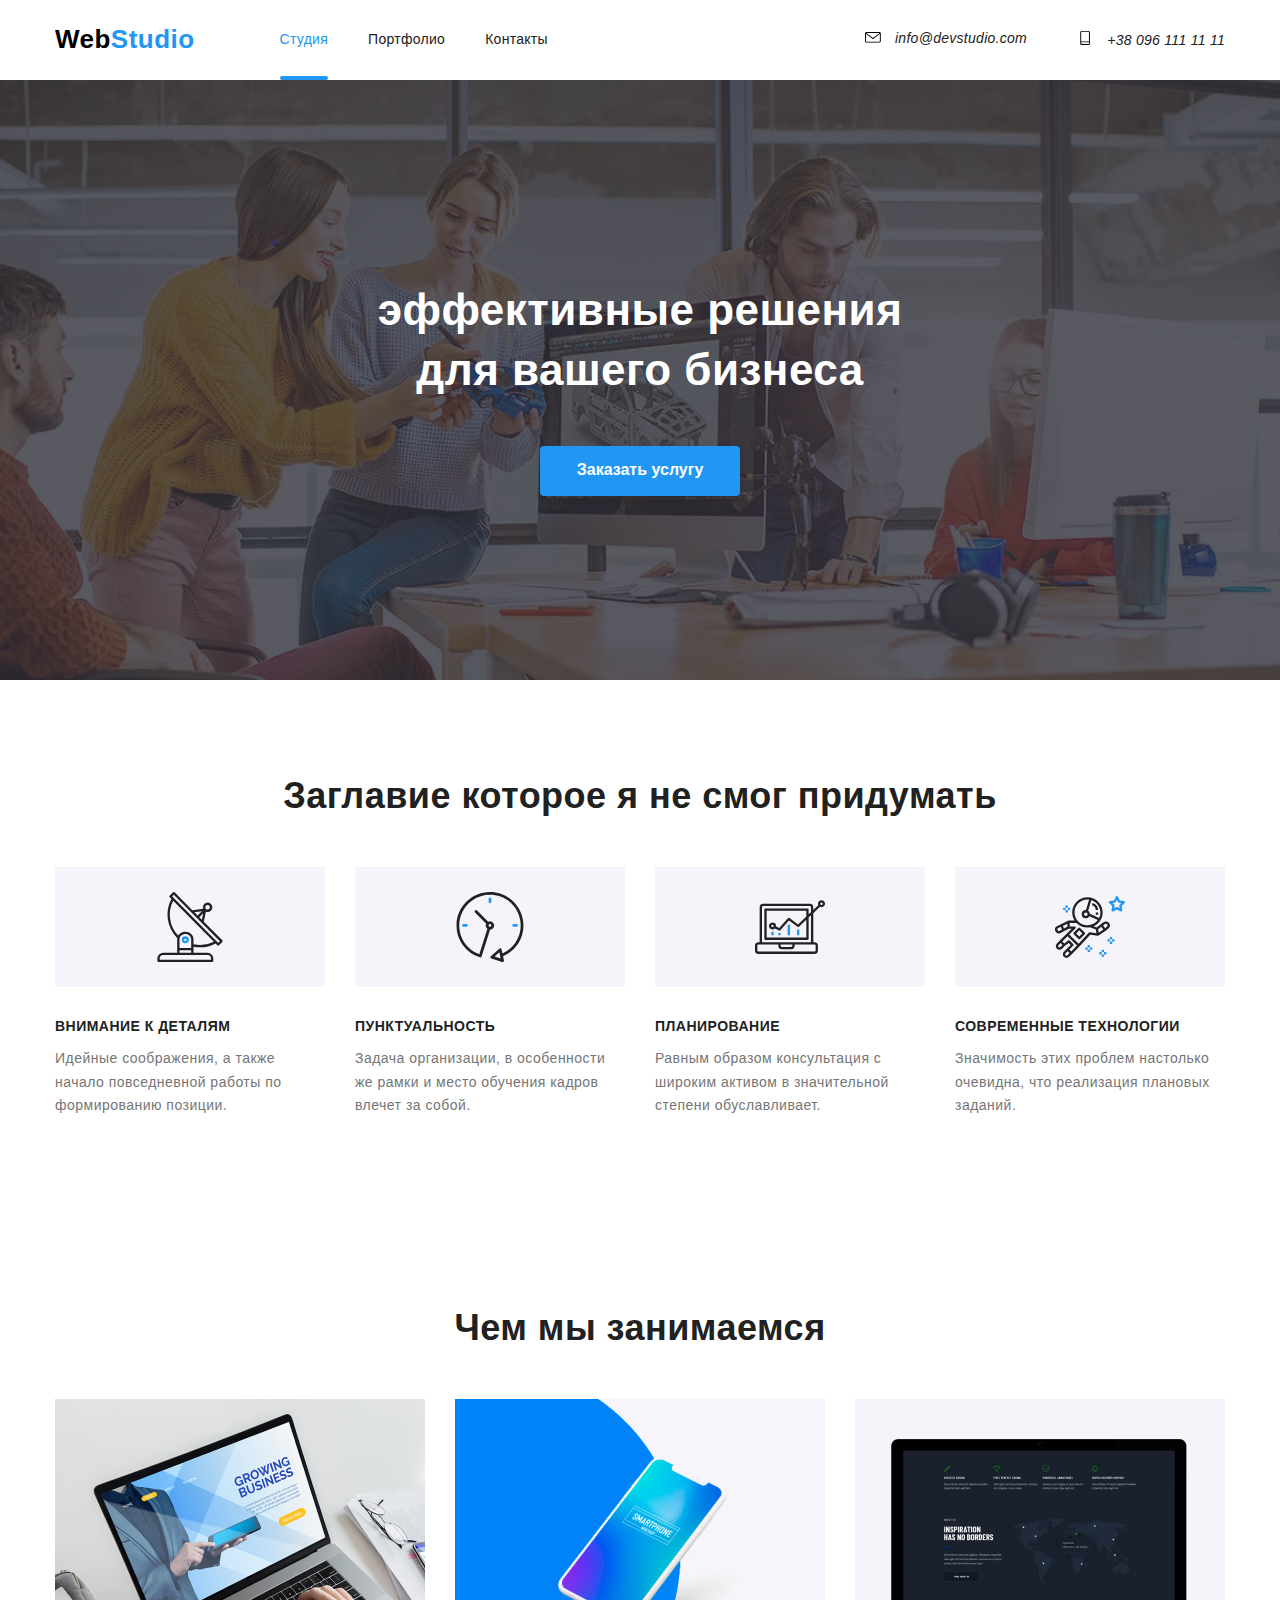
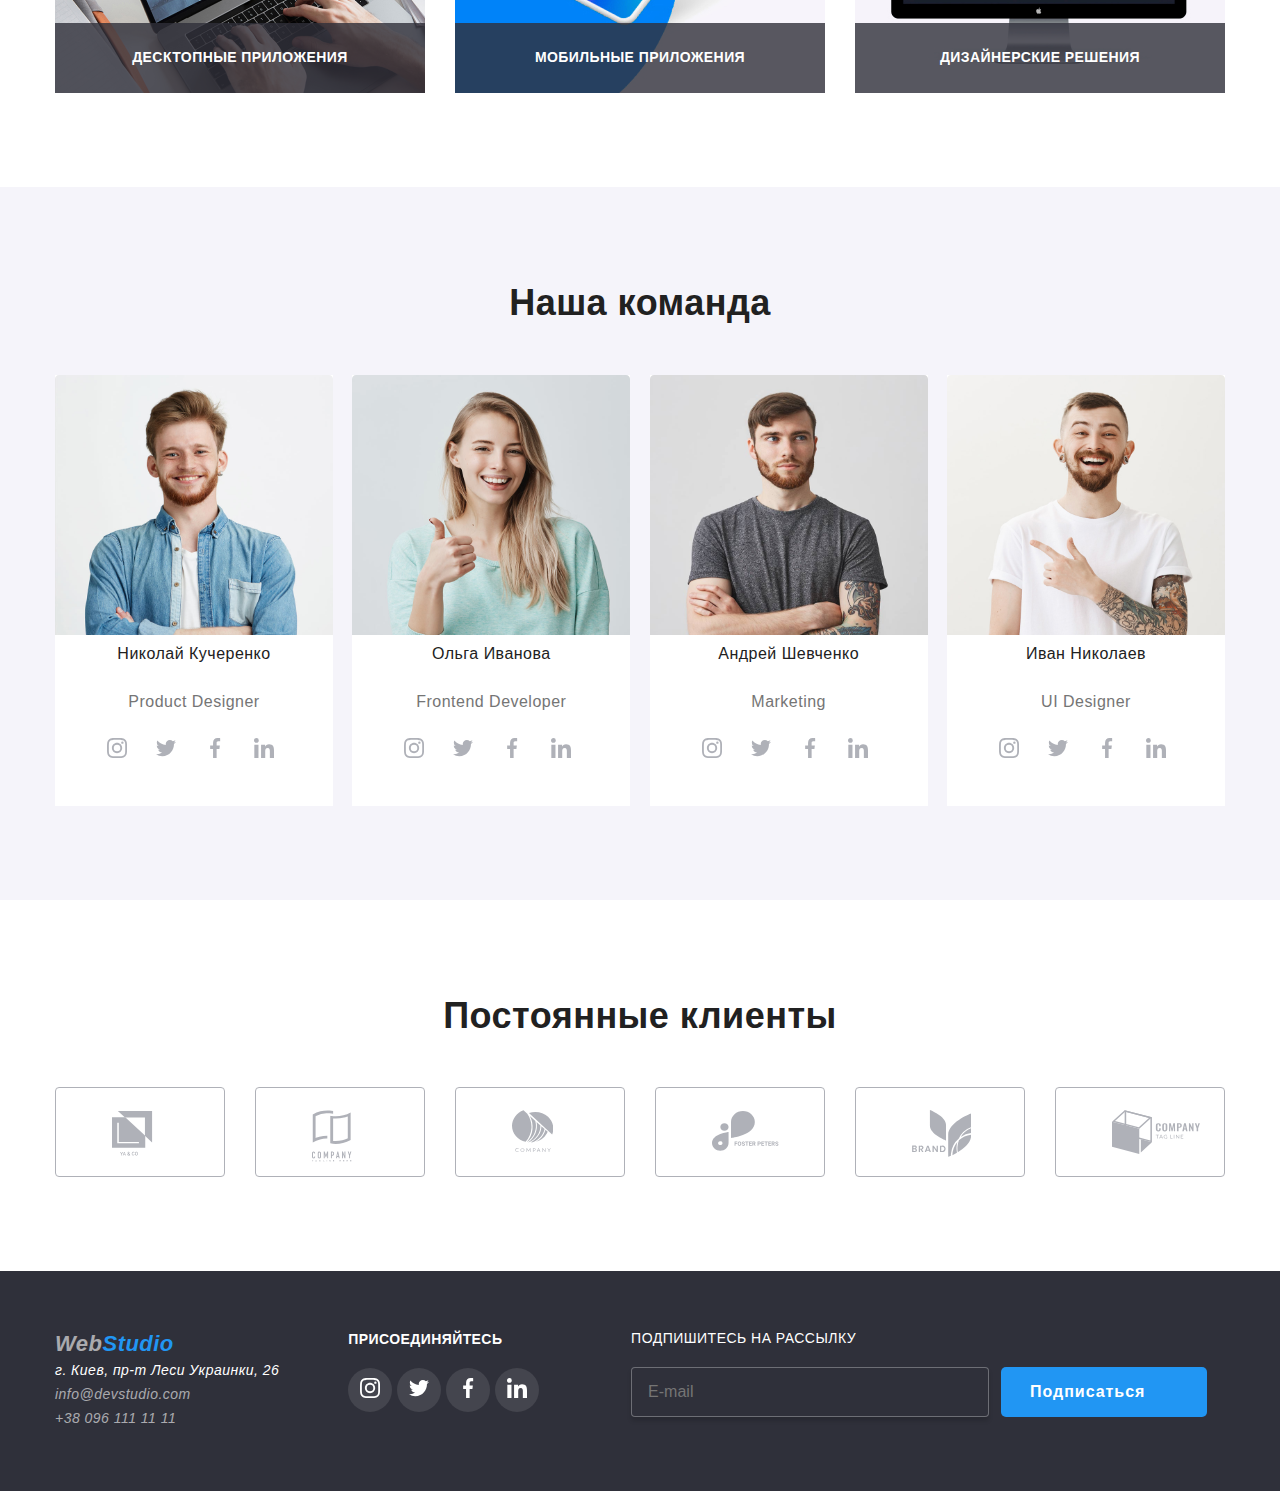
==== commit e0017e74: "Почти готовая модалка" ====
--- a/index.html
+++ b/index.html
@@ -54,16 +54,49 @@
         </h1>
         <button class="hero-button" data-modal-open>Заказать услугу</button>
         <!-- <a href="" class="hero-button">Заказать услугу</a> -->
-        <div class="backdrop is-hidden" data-modal>
+        <!--МОДАЛЬНОЕ ОКНО-->
+        <form class="backdrop is-hidden" data-modal>
           <div class="modal">
-            <form class="callback-form">
-              <b class="callback-form__header">
-                Оставьте свои данные, мы вам перезвоним
-              </b>
-              <button class="close-button__icon"></button>
-            </form>
+            <button class="modal-close" data-modal-close></button>
+            <p class="modal-title">Оставьте свои данные, мы вам перезвоним</p>
+            <ul class="modal__list">
+              <li class="modal-item">
+                <input type="text" id="name" class="modal-input" placeholder=" ">
+                <label for="name" class="modal-label">Имя</label>
+                <svg class="modal-icon">
+                  <use href="./img/modal-icons.svg#person"></use>
+                </svg>
+              </li>
+              <li class="modal-item">
+                <input type="tel" id="tel" class="modal-input" placeholder=" ">
+                <label for="tel" class="modal-label">Телефон</label>
+                <svg class="modal-icon">
+                  <use href="./img/modal-icons.svg#phone"></use>
+                </svg>
+              </li>
+              <li class="modal-item">
+                <input type="email" name="email" id="email" class="modal-input" placeholder=" ">
+                <label for="email" class="modal-label">Почта</label>
+                <svg class="modal-icon">
+                  <use href="./img/modal-icons.svg#email"></use>
+                </svg>
+              </li>
+              <li class="modal-item">
+                <textarea name="comment" id="comment" class=" modal-comment" placeholder=" "></textarea>
+                <label for="comment" class="modal-comment-label">Коментарий</label>
+              </li>
+              <li class="modal-item">
+                <label class="modal__accept">
+                  <input type="checkbox" name="policy" class="modal-policy">
+                  <span class="modal-policy-icon"></span>
+                  Соглашаюсь с рассылкой и принимаю
+                  <a href="" class="modal__item--link">Условия договора</a>
+                </label>
+              </li>
+            </ul>
+            <button class="modal__button">Отправить</button>
           </div>
-        </div>
+        </form>
       </div>
     </section>
     <!-- Заглавие которое я не смог придумать, но оно потом будет скрыто -->
--- a/css/common.css
+++ b/css/common.css
@@ -7,6 +7,8 @@
     --text-color-accent: #2196F3;
     /* Копирейт в футере rgba(255, 255, 255, 0.4) */
     --footer-copyright-color: rgba(255, 255, 255, 0.4);
+    /*Кубик*/
+    --animation-timing-function: cubic-bezier(0.4, 0, 0.2, 1);
 }
 
 
--- a/css/styles.css
+++ b/css/styles.css
@@ -695,40 +695,225 @@
 
 /* MODAL-WINDOW*/
 
+.modal__list {
+    padding: 0;
+    margin: 0;
+}
+
 .backdrop {
     position: fixed;
+    width: 100%;
+    height: 100%;
     top: 0;
     left: 0;
-    width: 100%;
-    height: 100%;
-    background-color: rgba(66,66,66,0.5);
-}
-
-.backdrop.is-hidden {
-    opacity:0;
+    background-color: rgba(0, 0, 0, 0.2);
+    z-index: 2;
+    transition: opacity 250ms var(--animation-timing-function),
+    transform 250ms var(--animation-timing-function);
+  }
+  
+  .backdrop.is-hidden {
+    opacity: 0;
     pointer-events: none;
-
-}
-
-.modal {
+    transform: scale(1.25);
+  }
+  
+  .modal {
     position: absolute;
+    left: 50%;
     top: 50%;
-    left: 50%;
+    min-width: 528px;
+    min-height: 521px;
     transform: translate(-50%, -50%);
-    height: 581px;
-    width:528px;
-    background-color: #FFFFFF;
+    background-color: #ffffff;
+  }
+
+  .modal-title {
+    font-weight: 700;
+    font-size: 20px;
+    line-height: 1.15;
+    text-align: center;
+    letter-spacing: 0.03em;
+    color: #212121;
+    text-align: center;
+    margin: 40px 40px 30px;
+  }
+
+  .modal-item {
+    position: relative;
+    display: flex;
+    flex-direction: column;
+    margin-bottom: 28px;
+  }
+  .modal-label {
+    position: absolute;
+    left: 82px;
+    top: 50%;
+    transform: translateY(-50%);
+    font-size: 14px;
+    line-height: 1.14;
+    letter-spacing: 0.01em;
+    color: #212121;
+  }
+  
+  .modal-input:focus + .modal-label,
+  .modal-input:not(:placeholder-shown) + .modal-label {
+    transform: translate(-20px, -39px);
+    color: #2196f3;
+  }
+  
+  .modal-label {
+    transition: transform 250ms var(--animation-timing-function),
+    color 250ms var(--animation-timing-function);
+  }
+  
+  .modal-input {
+    border: 1px solid rgba(33, 33, 33, 0.2);
+    box-sizing: border-box;
     border-radius: 4px;
-    }
-
-   .callback-form__header {
-        margin-top: 0;
-        margin-bottom: 30px;
-        font-size: 20px;
-        line-height: 1.15;
-        color: ; 
-    }
-
-    .close-button__icon{
-        
-    }+    margin: 0 40px;
+    padding: 12px 42px;
+    width: 448px;
+    height: 40px;
+  }
+  
+  .modal-input:focus,
+  .modal-input:not(:placeholder-shown),
+  .modal-comment:focus,
+  .modal-comment:not(:placeholder-shown) {
+    border: 1px solid #2196f3;
+  }
+  
+  .modal-input {
+    transition: border 250ms var(--animation-timing-function);
+  }
+  
+  .modal-icon {
+    position: absolute;
+    display: inline-flex;
+    top: 11px;
+    left: 56px;
+    width: 18px;
+    height: 18px;
+    fill: currentColor;
+  }
+  
+  .modal-input:focus ~ .modal-icon,
+  .modal-input:not(:placeholder-shown) ~ .modal-icon {
+    color: #2196f3;
+  }
+  
+  .modal-comment {
+    resize: none;
+    width: 448px;
+    height: 120px;
+    margin: 0 40px;
+    padding: 12px 16px;
+    border: 1px solid rgba(33, 33, 33, 0.2);
+    box-sizing: border-box;
+    border-radius: 4px;
+  }
+  
+  .modal-comment-label {
+    position: absolute;
+    left: 56px;
+    top: 12px;
+    font-size: 14px;
+    line-height: 1.14;
+    letter-spacing: 0.01em;
+    color: #757575;
+    transition: transform 250ms var(--animation-timing-function),
+    color 250ms var(--animation-timing-function);
+  }
+  
+  .modal-comment:focus + .modal-comment-label,
+  .modal-comment:not(:placeholder-shown) + .modal-comment-label {
+    transform: translate(6px, -34px);
+    color: #2196f3;
+  }
+  
+  .modal-policy {
+    display: inline-block;
+    -webkit-appearance: none;
+    -moz-appearance: none;
+    appearance: none;
+  }
+  
+  .modal-policy-icon {
+    display: inline-block;
+    width: 15px;
+    height: 15px; 
+    box-shadow: 0px 2px 1px rgba(0, 0, 0, 0.2), 0px 1px 1px rgba(0, 0, 0, 0.14),
+    0px 1px 3px rgba(0, 0, 0, 0.12);
+    border-radius: 4px;
+  
+    fill: currentColor;
+  }
+  
+  .modal-policy:checked + .modal-policy-icon {
+    background-color: #2196f3;
+    background-image: url(../img/check.svg);
+    background-size: contain;
+    background-origin: border-box;
+    border-color: #2196f3;
+  }
+  
+  .modal__accept {
+    font-size: 14px;
+    line-height: 1.71;
+    letter-spacing: 0.03em;
+    color: #757575;
+    margin-left: 52px;
+  }
+  
+  .modal__item--link {
+    color: var#2196f3;
+    text-decoration: underline;
+  }
+  
+  .modal__button {
+    display: inline-block;
+    font-weight: 700;
+    font-size: 16px;
+    line-height: 1.87;
+    letter-spacing: 0.06em;
+    align-items: center;
+    text-align: center;
+    color: #ffffff;
+    background-color: #2196f3;
+    min-width: 200px;
+    height: 50px;
+    padding: 10px 32px;
+    margin-top: 2px;
+    margin-bottom: 40px;
+    margin-left: 50%;
+    transform: translate(-50%);
+    box-shadow: 0px 4px 4px rgba(0, 0, 0, 0.15);
+    border-radius: 4px;
+    transition: background-color 250ms var(--animation-timing-function),
+    color 250ms var(--animation-timing-function);
+  }
+  
+  .modal__button:hover,
+  .modal__button:focus {
+    background-color: #ffffff;
+    color: #2196f3;
+  }
+  
+  .modal-close {
+    border: none;
+    position: absolute;
+    left: 100%;
+    bottom: 100%;
+    transform: translate(-50%, 50%);
+    width: 30px;
+    height: 30px;
+    border-radius: 50px;
+    box-shadow: 0px 2px 1px rgba(0, 0, 0, 0.2), 0px 1px 1px rgba(0, 0, 0, 0.14),
+    0px 1px 3px rgba(0, 0, 0, 0.12);
+    background: #ffffff;
+    background-image: url(../img/close.svg);
+    background-position: center;
+    background-repeat: no-repeat;
+  }
+  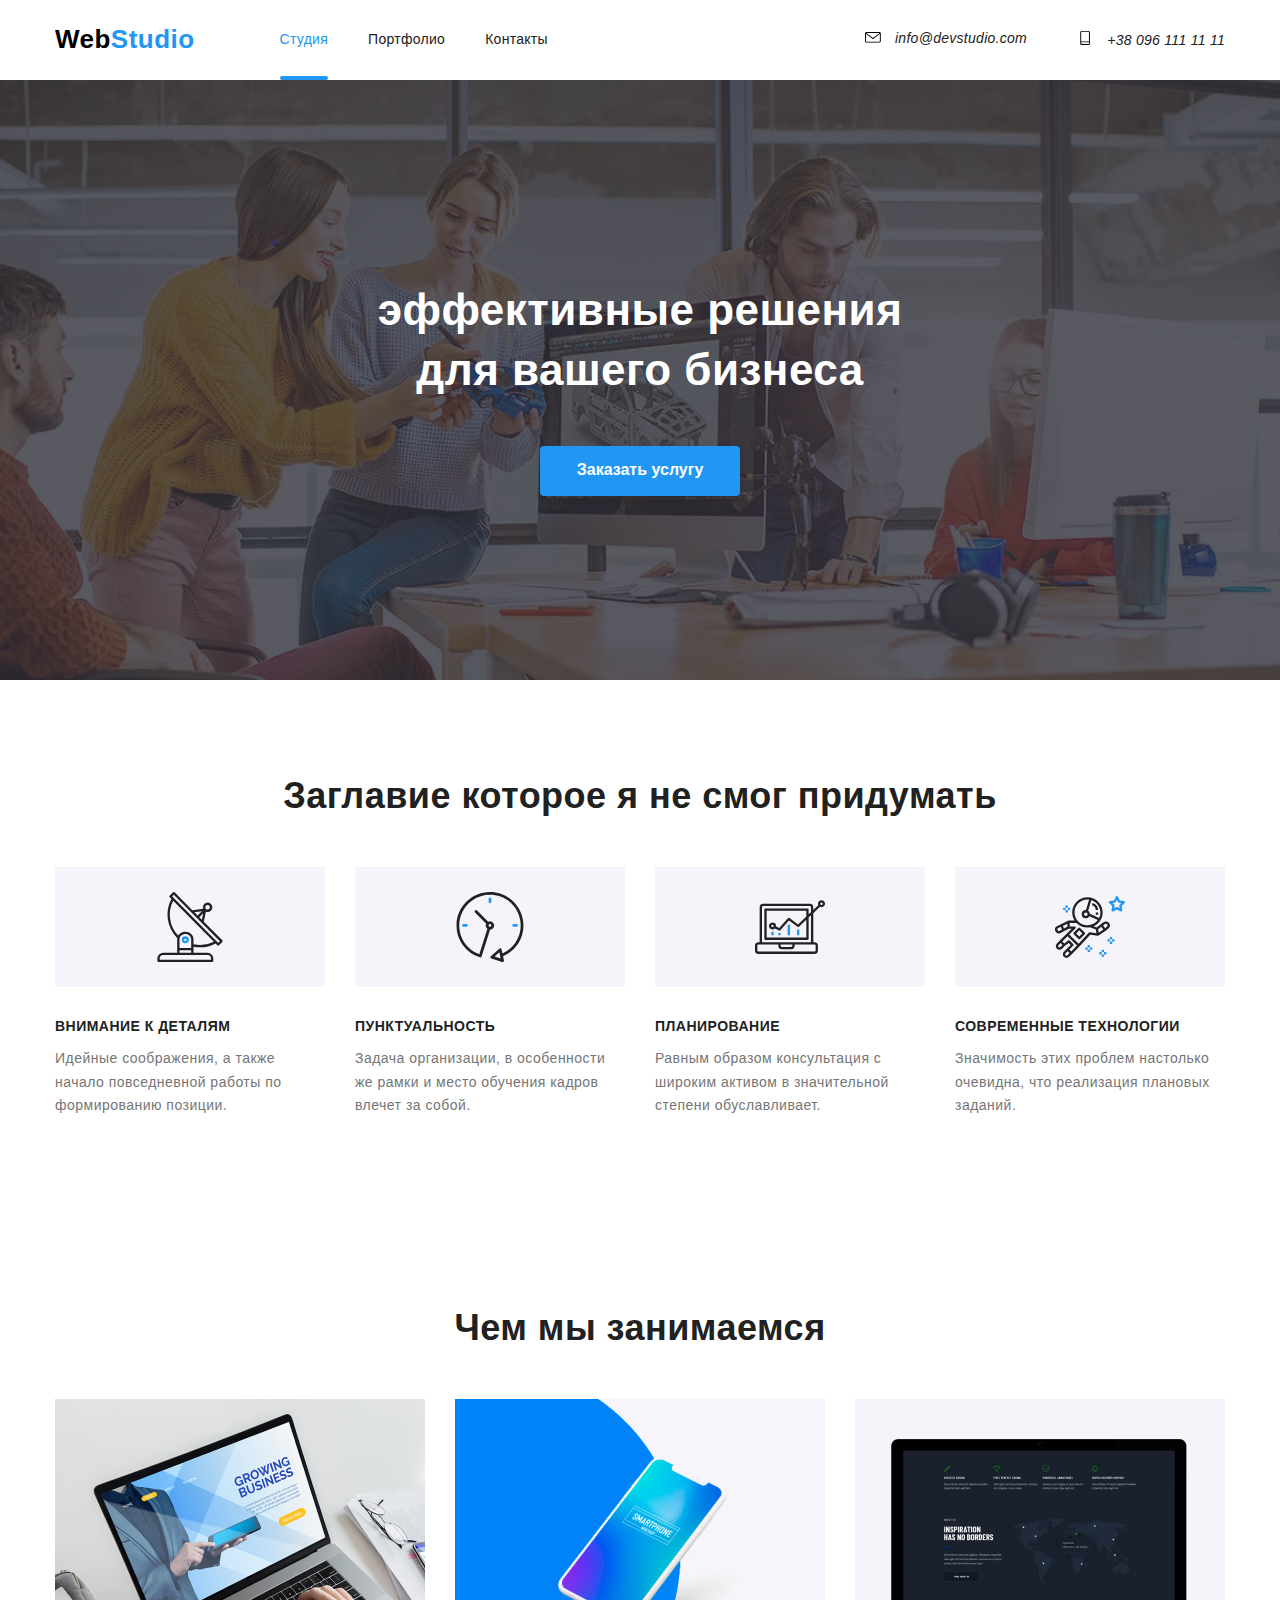
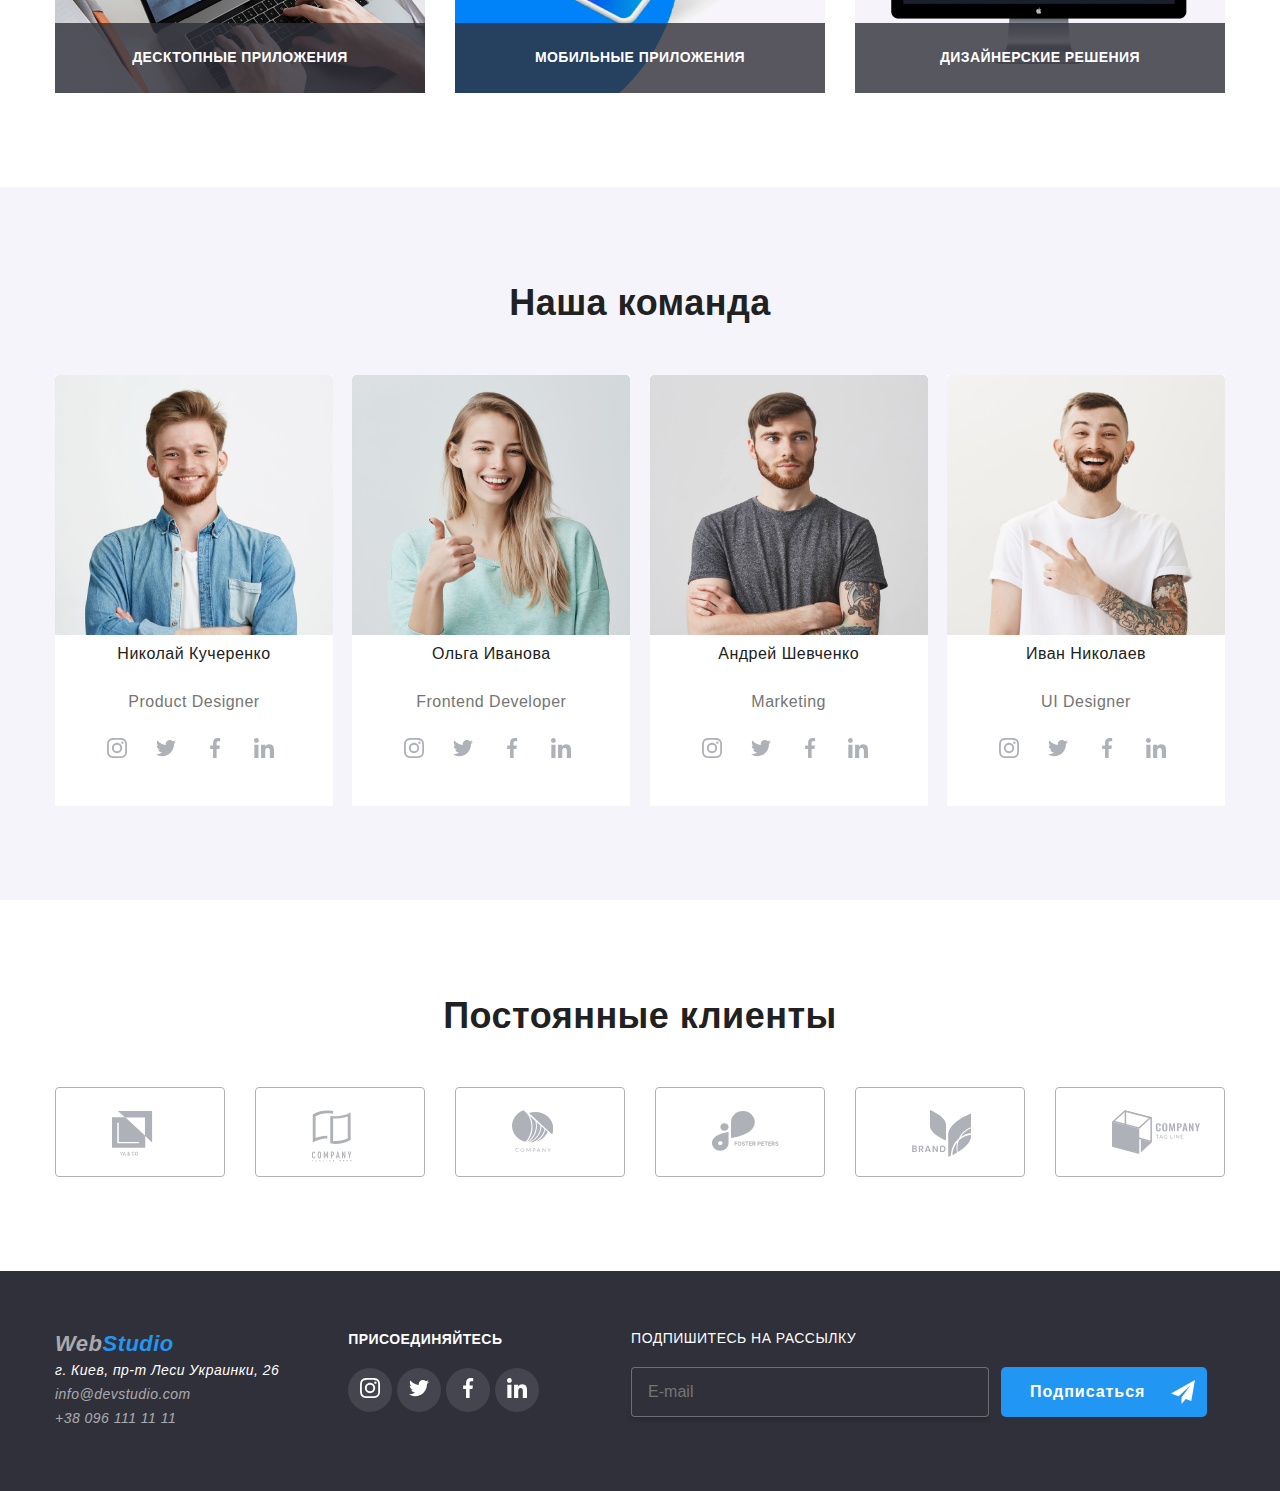
==== commit c2fc645a: "done" ====
--- a/index.html
+++ b/index.html
@@ -86,15 +86,15 @@
                 <label for="comment" class="modal-comment-label">Коментарий</label>
               </li>
               <li class="modal-item">
-                <label class="modal__accept">
+                <label class="modal-accept">
                   <input type="checkbox" name="policy" class="modal-policy">
                   <span class="modal-policy-icon"></span>
                   Соглашаюсь с рассылкой и принимаю
-                  <a href="" class="modal__item--link">Условия договора</a>
+                  <a href="" class="modal-item--link">Условия договора</a>
                 </label>
               </li>
             </ul>
-            <button class="modal__button">Отправить</button>
+            <button class="modal-button">Отправить</button>
           </div>
         </form>
       </div>
--- a/css/styles.css
+++ b/css/styles.css
@@ -656,9 +656,10 @@
     line-height: 1.14;
 }
 .button-ftr {
+    position: relative;
     background-color:#2196F3;
     color: #FFFFFF;
-    width: 200;
+    min-width: 200;
     height: 50px;
     border: none;
     border-radius: 5px;
@@ -668,8 +669,21 @@
     font-size: 16px;
     line-height: 1.88;
     letter-spacing: 0.06em;
-
-}
+    text-align: center;
+   
+
+}
+.button-ftr::after{
+    content: '';
+    position: absolute;
+    width: 24px;
+    height: 24px;
+    background-image: url(../img/send.svg);
+    left: 170px;
+    top: 13px;
+ 
+}
+
 .ftr-input input {
     border: 1px solid rgba(255, 255, 255, 0.3);
     border-radius: 4px;
@@ -858,20 +872,20 @@
     border-color: #2196f3;
   }
   
-  .modal__accept {
+  .modal-accept {
     font-size: 14px;
     line-height: 1.71;
     letter-spacing: 0.03em;
     color: #757575;
-    margin-left: 52px;
-  }
-  
-  .modal__item--link {
+    margin-left: -10px;
+  }
+  
+  .modal-item--link {
     color: var#2196f3;
     text-decoration: underline;
   }
   
-  .modal__button {
+  .modal-button {
     display: inline-block;
     font-weight: 700;
     font-size: 16px;
@@ -886,7 +900,7 @@
     padding: 10px 32px;
     margin-top: 2px;
     margin-bottom: 40px;
-    margin-left: 50%;
+    margin-left: 37%;
     transform: translate(-50%);
     box-shadow: 0px 4px 4px rgba(0, 0, 0, 0.15);
     border-radius: 4px;
@@ -894,8 +908,8 @@
     color 250ms var(--animation-timing-function);
   }
   
-  .modal__button:hover,
-  .modal__button:focus {
+  .modal-button:hover,
+  .modal-button:focus {
     background-color: #ffffff;
     color: #2196f3;
   }
